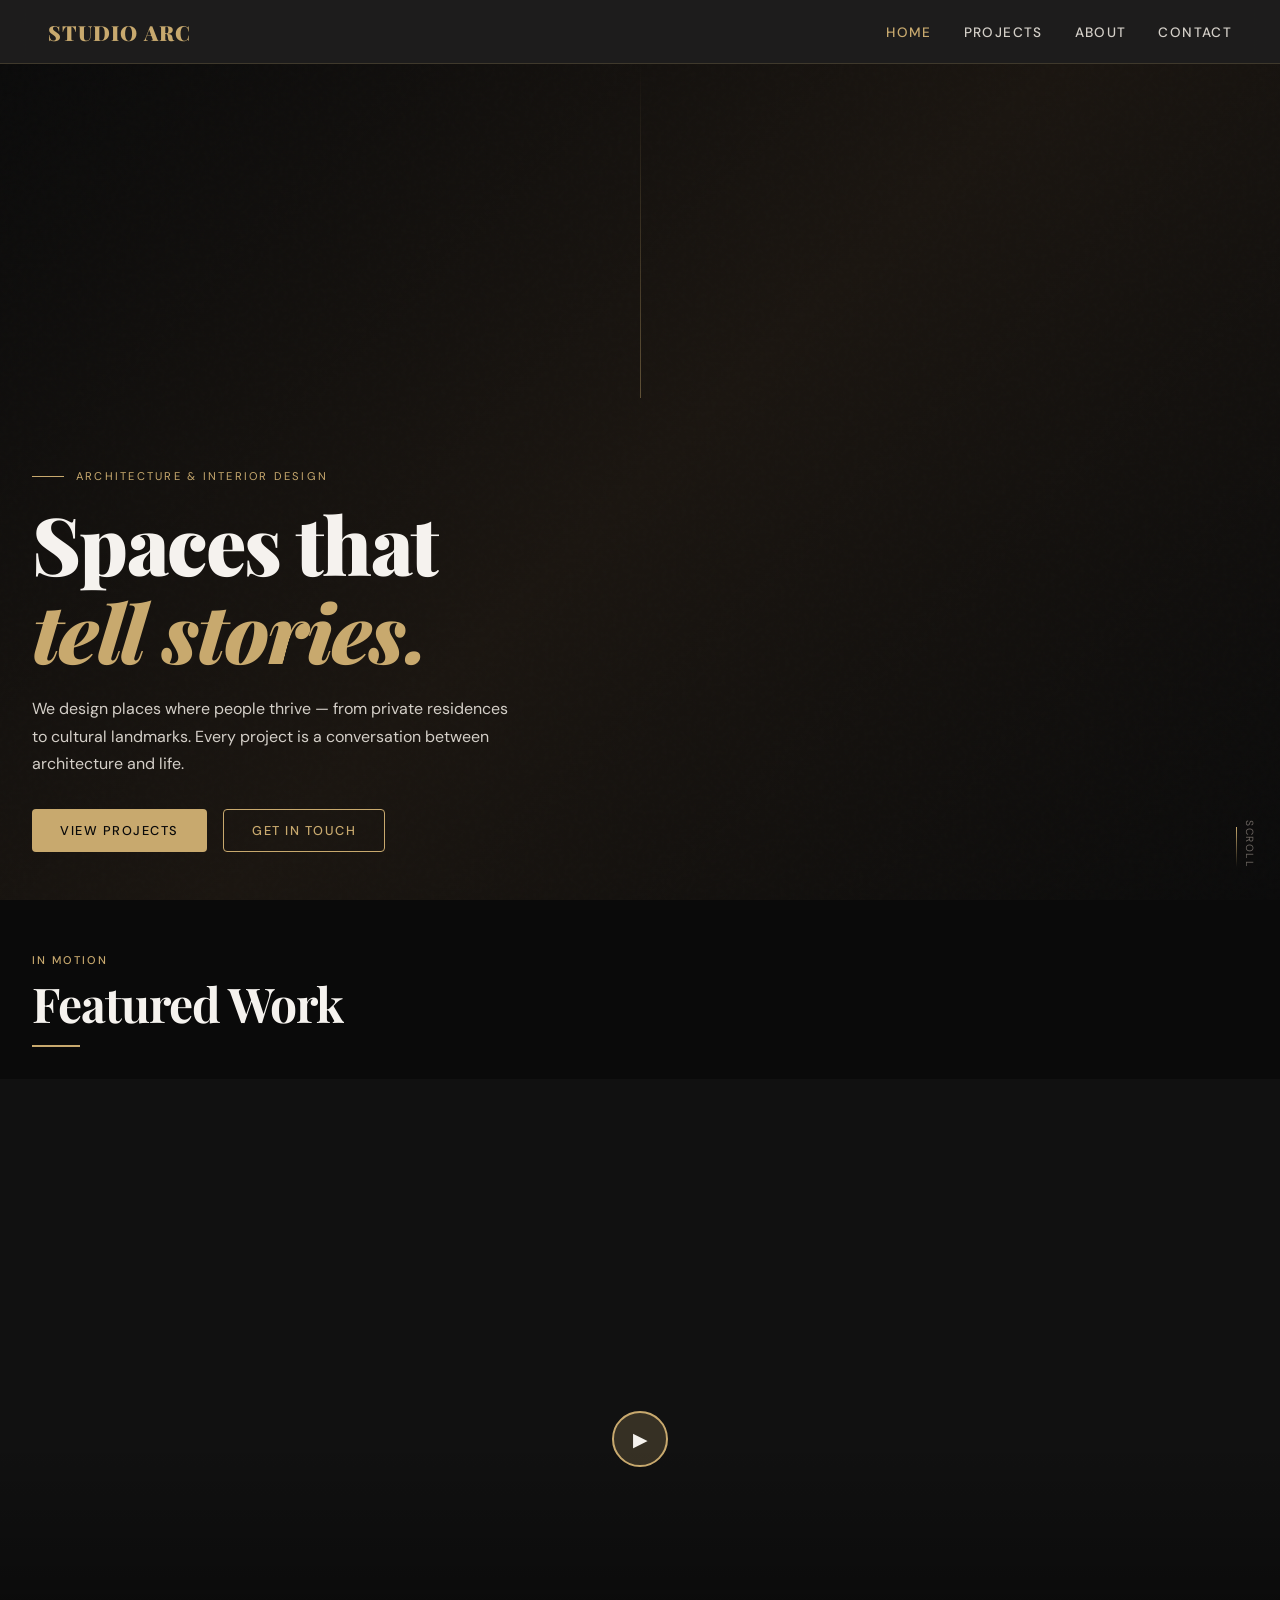
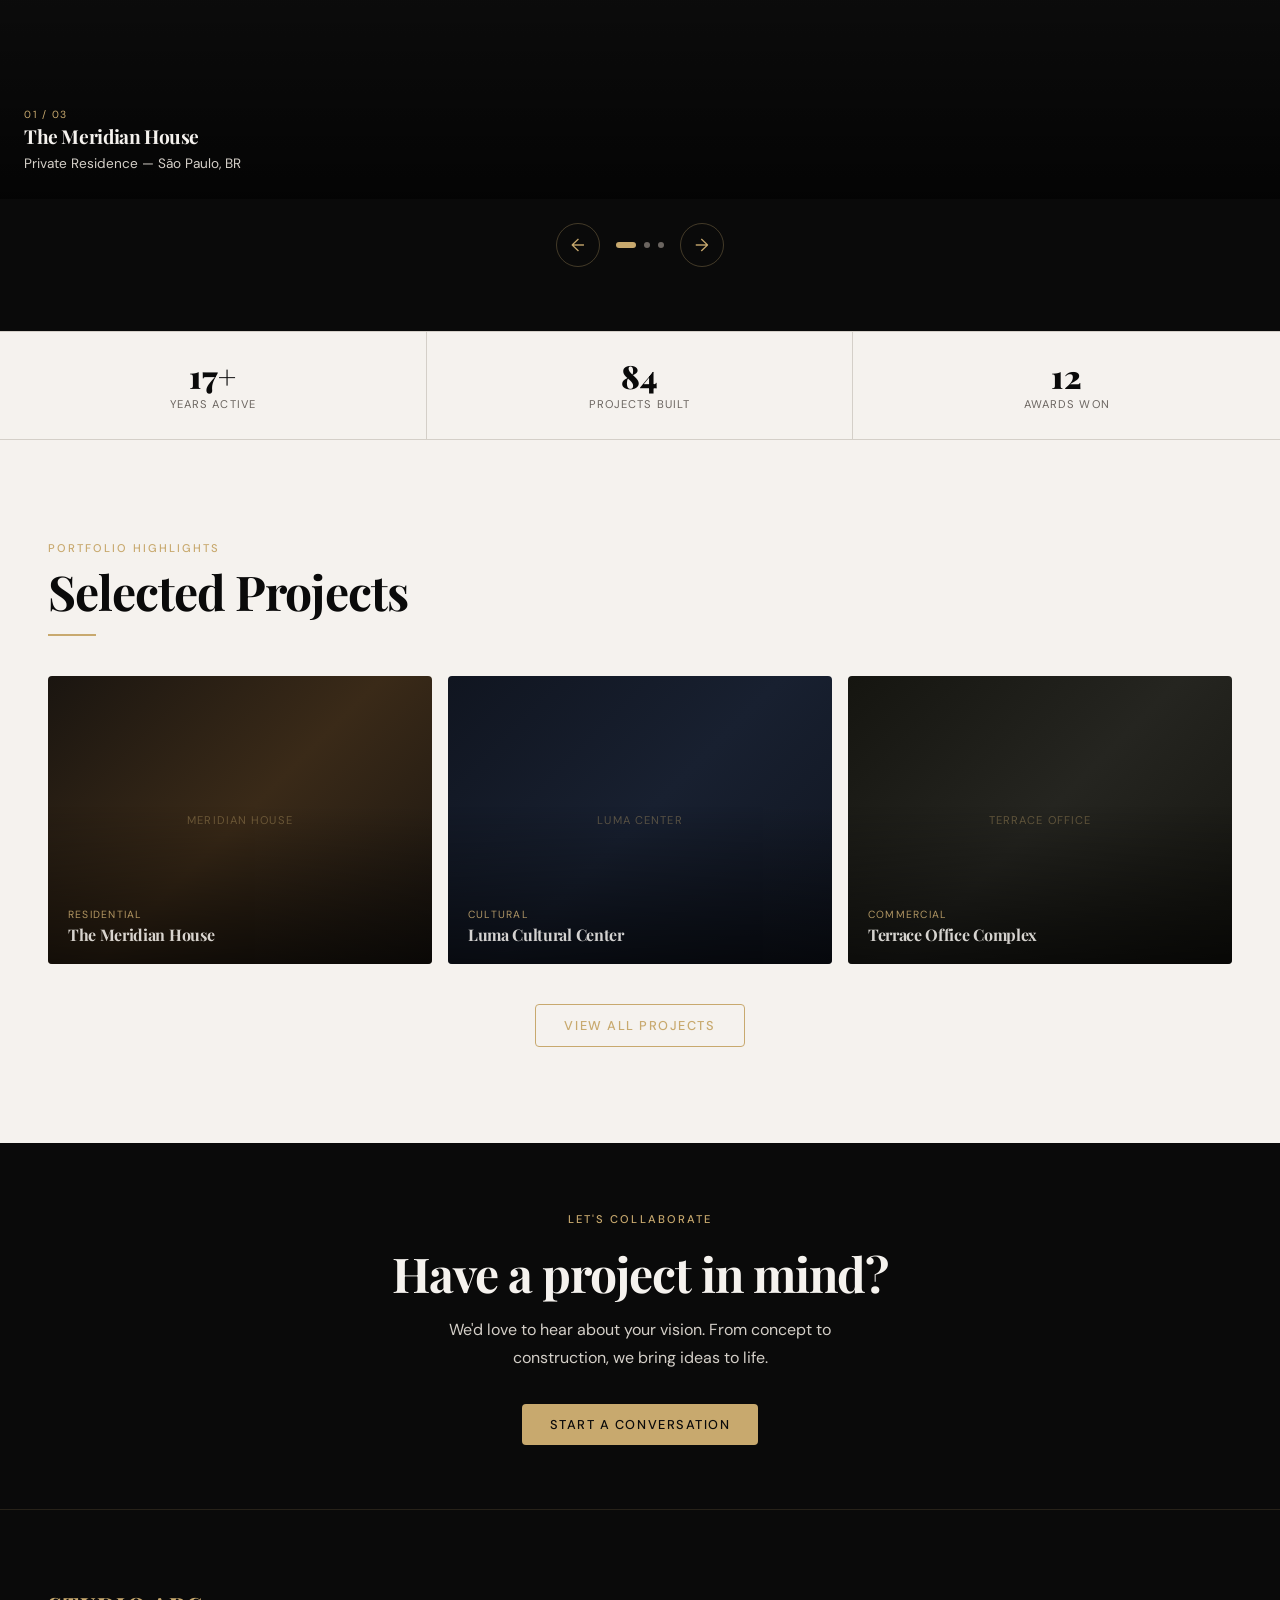
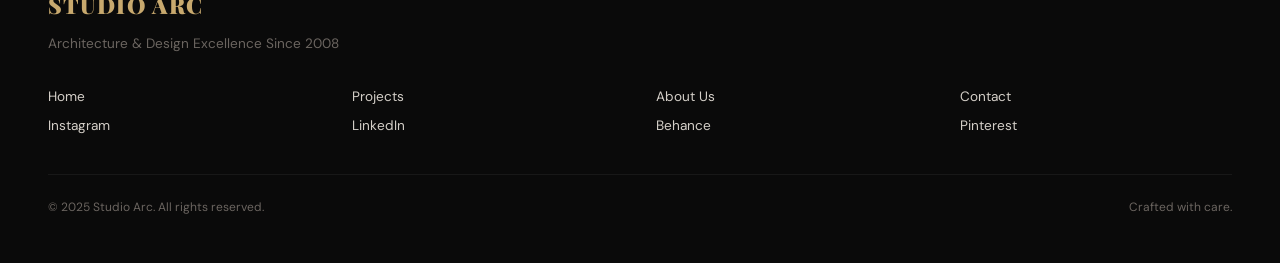
==== index.html @ 3b996dcd "first commit" ====
<!DOCTYPE html>
<html lang="en">
<head>
  <meta charset="UTF-8" />
  <meta name="viewport" content="width=device-width, initial-scale=1.0" />
  <title>Studio Arc — Architecture &amp; Design</title>
  <link rel="stylesheet" href="css/style.css" />
</head>
<body>

<script src="js/components.js"></script>

<main class="page">

  <!-- HERO -->
  <section class="hero">
    <div class="hero-bg"></div>
    <div class="hero-grain"></div>
    <div class="hero-accent-line"></div>
    <div class="hero-content">
      <div class="hero-eyebrow">Architecture &amp; Interior Design</div>
      <h1>Spaces that<br><em>tell stories.</em></h1>
      <p class="hero-sub">We design places where people thrive — from private residences to cultural landmarks. Every project is a conversation between architecture and life.</p>
      <div class="hero-cta">
        <a href="projects.html" class="btn btn-primary">View Projects</a>
        <a href="contact.html" class="btn btn-outline">Get in Touch</a>
      </div>
    </div>
    <div class="hero-scroll">Scroll</div>
  </section>

  <!-- VIDEO CAROUSEL -->
  <section class="carousel-section">
    <div class="carousel-header">
      <span class="section-label">In Motion</span>
      <h2 style="color:var(--white)">Featured Work</h2>
      <div class="divider"></div>
    </div>

    <div class="carousel-wrapper">
      <div class="carousel-track" id="carouselTrack">

        <!-- SLIDE 1 -->
        <div class="carousel-slide">
          <!-- Replace src with your own video file, e.g. src="videos/project1.mp4" -->
          <video
            src="https://www.w3schools.com/html/mov_bbb.mp4"
            preload="metadata"
            playsinline
            loop
            poster=""
          ></video>
          <button class="play-btn" aria-label="Play video">&#9654;</button>
          <div class="carousel-slide-overlay">
            <div class="slide-info">
              <div class="slide-num">01 / 03</div>
              <h3>The Meridian House</h3>
              <p>Private Residence — São Paulo, BR</p>
            </div>
          </div>
        </div>

        <!-- SLIDE 2 -->
        <div class="carousel-slide">
          <video
            src="https://www.w3schools.com/html/movie.mp4"
            preload="metadata"
            playsinline
            loop
          ></video>
          <button class="play-btn" aria-label="Play video">&#9654;</button>
          <div class="carousel-slide-overlay">
            <div class="slide-info">
              <div class="slide-num">02 / 03</div>
              <h3>Luma Cultural Center</h3>
              <p>Public Building — Buenos Aires, AR</p>
            </div>
          </div>
        </div>

        <!-- SLIDE 3 -->
        <div class="carousel-slide">
          <video
            src="https://www.w3schools.com/html/mov_bbb.mp4"
            preload="metadata"
            playsinline
            loop
          ></video>
          <button class="play-btn" aria-label="Play video">&#9654;</button>
          <div class="carousel-slide-overlay">
            <div class="slide-info">
              <div class="slide-num">03 / 03</div>
              <h3>Terrace Office Complex</h3>
              <p>Commercial — Montevideo, UY</p>
            </div>
          </div>
        </div>

      </div><!-- /track -->
    </div><!-- /wrapper -->

    <div class="carousel-controls">
      <button class="carousel-btn" id="carouselPrev" aria-label="Previous">&#8592;</button>
      <div class="carousel-dots">
        <div class="dot active"></div>
        <div class="dot"></div>
        <div class="dot"></div>
      </div>
      <button class="carousel-btn" id="carouselNext" aria-label="Next">&#8594;</button>
    </div>
  </section>

  <!-- STATS -->
  <div class="stats-strip">
    <div class="stat-item fade-up">
      <div class="stat-num">17+</div>
      <div class="stat-label">Years Active</div>
    </div>
    <div class="stat-item fade-up">
      <div class="stat-num">84</div>
      <div class="stat-label">Projects Built</div>
    </div>
    <div class="stat-item fade-up">
      <div class="stat-num">12</div>
      <div class="stat-label">Awards Won</div>
    </div>
  </div>

  <!-- FEATURED PROJECTS -->
  <section class="section">
    <div class="section-header fade-up">
      <span class="section-label">Portfolio Highlights</span>
      <h2>Selected Projects</h2>
      <div class="divider"></div>
    </div>

    <div class="featured-grid">

      <a class="featured-card fade-up" href="project-detail.html?id=1">
        <div class="img-placeholder" style="width:100%;aspect-ratio:4/3;background:linear-gradient(135deg,#1a1510,#3a2a18,#1a1510)" data-label="Meridian House"></div>
        <div class="featured-card-overlay">
          <div class="featured-card-info">
            <div class="tag">Residential</div>
            <h3>The Meridian House</h3>
          </div>
        </div>
      </a>

      <a class="featured-card fade-up" href="project-detail.html?id=2">
        <div class="img-placeholder" style="width:100%;aspect-ratio:4/3;background:linear-gradient(135deg,#101520,#182030,#101520)" data-label="Luma Center"></div>
        <div class="featured-card-overlay">
          <div class="featured-card-info">
            <div class="tag">Cultural</div>
            <h3>Luma Cultural Center</h3>
          </div>
        </div>
      </a>

      <a class="featured-card fade-up" href="project-detail.html?id=3">
        <div class="img-placeholder" style="width:100%;aspect-ratio:4/3;background:linear-gradient(135deg,#151510,#252520,#151510)" data-label="Terrace Office"></div>
        <div class="featured-card-overlay">
          <div class="featured-card-info">
            <div class="tag">Commercial</div>
            <h3>Terrace Office Complex</h3>
          </div>
        </div>
      </a>

    </div>

    <div style="text-align:center;margin-top:2.5rem;">
      <a href="projects.html" class="btn btn-outline fade-up">View All Projects</a>
    </div>
  </section>

  <!-- CTA BAND -->
  <section style="background:var(--black);padding:4rem 1.25rem;text-align:center;">
    <span class="section-label">Let's Collaborate</span>
    <h2 style="color:var(--white);margin:0.75rem 0 1rem;">Have a project in mind?</h2>
    <p style="color:var(--gray-light);max-width:480px;margin:0 auto 2rem;">We'd love to hear about your vision. From concept to construction, we bring ideas to life.</p>
    <a href="contact.html" class="btn btn-primary">Start a Conversation</a>
  </section>

</main>

<!-- LIGHTBOX (not used on home, but structure kept) -->
<div class="lightbox" id="lightbox">
  <button class="lightbox-close">&#10005;</button>
  <button class="lightbox-nav lightbox-prev">&#8592;</button>
  <button class="lightbox-nav lightbox-next">&#8594;</button>
  <div class="lightbox-inner">
    <img class="lightbox-img" src="" alt="" />
    <div class="lightbox-caption"></div>
  </div>
</div>

<script src="js/main.js"></script>
</body>
</html>
---- css/style.css ----
/* =============================================
   IMPORTS & VARIABLES
   ============================================= */
@import url('https://fonts.googleapis.com/css2?family=Playfair+Display:wght@400;700;900&family=DM+Sans:wght@300;400;500&display=swap');

:root {
  --black: #0a0a0a;
  --white: #f5f2ee;
  --cream: #ede8e0;
  --accent: #c8a96e;
  --accent-dark: #a07c3e;
  --gray: #6b6560;
  --gray-light: #d4cfc8;
  --nav-h: 64px;
  --radius: 4px;
  --transition: 0.35s cubic-bezier(0.4, 0, 0.2, 1);
}

/* =============================================
   RESET & BASE
   ============================================= */
*, *::before, *::after { box-sizing: border-box; margin: 0; padding: 0; }

html { scroll-behavior: smooth; font-size: 16px; }

body {
  font-family: 'DM Sans', sans-serif;
  background: var(--white);
  color: var(--black);
  min-height: 100vh;
  overflow-x: hidden;
}

img { display: block; width: 100%; height: 100%; object-fit: cover; }
a { text-decoration: none; color: inherit; }
button { border: none; background: none; cursor: pointer; font-family: inherit; }
ul { list-style: none; }

/* =============================================
   TYPOGRAPHY
   ============================================= */
h1, h2, h3, h4 {
  font-family: 'Playfair Display', serif;
  line-height: 1.1;
  letter-spacing: -0.02em;
}
h1 { font-size: clamp(2.4rem, 8vw, 5rem); font-weight: 900; }
h2 { font-size: clamp(1.8rem, 5vw, 3rem); font-weight: 700; }
h3 { font-size: clamp(1.3rem, 3vw, 1.8rem); font-weight: 700; }
h4 { font-size: 1.1rem; font-weight: 700; }
p  { font-size: 1rem; line-height: 1.75; color: var(--gray); }

/* =============================================
   NAVBAR
   ============================================= */
.navbar {
  position: fixed; top: 0; left: 0; right: 0;
  height: var(--nav-h);
  display: flex; align-items: center; justify-content: space-between;
  padding: 0 1.25rem;
  background: rgba(10,10,10,0.92);
  backdrop-filter: blur(12px);
  z-index: 1000;
  border-bottom: 1px solid rgba(200,169,110,0.2);
}
.nav-logo {
  font-family: 'Playfair Display', serif;
  font-size: 1.3rem;
  font-weight: 900;
  color: var(--accent);
  letter-spacing: 0.05em;
  text-transform: uppercase;
}
.nav-links {
  display: none;
  gap: 2rem;
}
.nav-links a {
  font-size: 0.85rem;
  font-weight: 500;
  letter-spacing: 0.1em;
  text-transform: uppercase;
  color: var(--gray-light);
  transition: color var(--transition);
}
.nav-links a:hover,
.nav-links a.active { color: var(--accent); }

.hamburger {
  display: flex; flex-direction: column; gap: 5px;
  padding: 6px; cursor: pointer;
}
.hamburger span {
  display: block; width: 24px; height: 2px;
  background: var(--white);
  transition: var(--transition);
}
.hamburger.open span:nth-child(1) { transform: translateY(7px) rotate(45deg); }
.hamburger.open span:nth-child(2) { opacity: 0; }
.hamburger.open span:nth-child(3) { transform: translateY(-7px) rotate(-45deg); }

/* Mobile menu */
.mobile-menu {
  display: none;
  position: fixed; top: var(--nav-h); left: 0; right: 0;
  background: rgba(10,10,10,0.97);
  padding: 2rem 1.5rem;
  z-index: 999;
  border-bottom: 1px solid rgba(200,169,110,0.2);
  flex-direction: column; gap: 1.5rem;
}
.mobile-menu.open { display: flex; }
.mobile-menu a {
  font-size: 1.1rem;
  font-weight: 500;
  letter-spacing: 0.08em;
  text-transform: uppercase;
  color: var(--gray-light);
  padding: 0.5rem 0;
  border-bottom: 1px solid rgba(255,255,255,0.06);
  transition: color var(--transition);
}
.mobile-menu a:hover,
.mobile-menu a.active { color: var(--accent); }

/* =============================================
   PAGE WRAPPER
   ============================================= */
.page { padding-top: var(--nav-h); }

/* =============================================
   SECTION GENERIC
   ============================================= */
.section { padding: 4rem 1.25rem; }
.section-header { margin-bottom: 2.5rem; }
.section-label {
  display: inline-block;
  font-size: 0.7rem;
  font-weight: 500;
  letter-spacing: 0.18em;
  text-transform: uppercase;
  color: var(--accent);
  margin-bottom: 0.6rem;
}
.divider {
  width: 48px; height: 2px;
  background: var(--accent);
  margin-top: 1rem;
}

/* =============================================
   BUTTON
   ============================================= */
.btn {
  display: inline-flex; align-items: center; gap: 0.5rem;
  padding: 0.75rem 1.75rem;
  font-size: 0.8rem;
  font-weight: 500;
  letter-spacing: 0.12em;
  text-transform: uppercase;
  transition: var(--transition);
  border-radius: var(--radius);
}
.btn-primary {
  background: var(--accent);
  color: var(--black);
}
.btn-primary:hover { background: var(--accent-dark); }
.btn-outline {
  border: 1px solid var(--accent);
  color: var(--accent);
}
.btn-outline:hover { background: var(--accent); color: var(--black); }

/* =============================================
   HERO (HOME)
   ============================================= */
.hero {
  position: relative;
  height: calc(100svh - var(--nav-h));
  display: flex; align-items: flex-end;
  overflow: hidden;
  background: var(--black);
}
.hero-bg {
  position: absolute; inset: 0;
  background: linear-gradient(135deg, #0a0a0a 0%, #1a1510 50%, #0a0a0a 100%);
}
.hero-grain {
  position: absolute; inset: 0;
  background-image: url("data:image/svg+xml,%3Csvg viewBox='0 0 200 200' xmlns='http://www.w3.org/2000/svg'%3E%3Cfilter id='n'%3E%3CfeTurbulence type='fractalNoise' baseFrequency='0.85' numOctaves='4' stitchTiles='stitch'/%3E%3C/filter%3E%3Crect width='100%25' height='100%25' filter='url(%23n)' opacity='0.04'/%3E%3C/svg%3E");
  opacity: 0.4;
  pointer-events: none;
}
.hero-accent-line {
  position: absolute; top: 0; left: 50%;
  width: 1px; height: 40%;
  background: linear-gradient(to bottom, transparent, var(--accent));
  opacity: 0.4;
}
.hero-content {
  position: relative; z-index: 2;
  padding: 2.5rem 1.25rem;
  width: 100%;
}
.hero-eyebrow {
  font-size: 0.7rem;
  letter-spacing: 0.2em;
  text-transform: uppercase;
  color: var(--accent);
  margin-bottom: 1rem;
  display: flex; align-items: center; gap: 0.75rem;
}
.hero-eyebrow::before {
  content: '';
  display: block; width: 32px; height: 1px;
  background: var(--accent);
}
.hero h1 { color: var(--white); margin-bottom: 1.25rem; }
.hero h1 em { font-style: italic; color: var(--accent); }
.hero-sub {
  color: var(--gray-light);
  font-size: 1rem;
  max-width: 480px;
  margin-bottom: 2rem;
  line-height: 1.7;
}
.hero-cta { display: flex; flex-wrap: wrap; gap: 1rem; }
.hero-scroll {
  position: absolute; bottom: 2rem; right: 1.5rem; z-index: 2;
  display: flex; flex-direction: column; align-items: center; gap: 0.4rem;
  font-size: 0.65rem; letter-spacing: 0.15em; text-transform: uppercase;
  color: var(--gray);
  writing-mode: vertical-rl;
}
.hero-scroll::after {
  content: '';
  display: block; width: 1px; height: 40px;
  background: linear-gradient(to bottom, var(--accent), transparent);
  margin-top: 0.4rem;
  animation: scrollPulse 2s ease-in-out infinite;
}
@keyframes scrollPulse {
  0%, 100% { opacity: 0.4; transform: scaleY(1); }
  50% { opacity: 1; transform: scaleY(1.2); }
}

/* =============================================
   VIDEO CAROUSEL
   ============================================= */
.carousel-section {
  background: var(--black);
  padding: 3rem 0 4rem;
}
.carousel-header {
  padding: 0 1.25rem;
  margin-bottom: 2rem;
}
.carousel-header .section-label { color: var(--accent); }
.carousel-header h2 { color: var(--white); }
.carousel-header .divider { background: var(--accent); }

.carousel-wrapper {
  position: relative;
  overflow: hidden;
}
.carousel-track {
  display: flex;
  transition: transform 0.6s cubic-bezier(0.4, 0, 0.2, 1);
}
.carousel-slide {
  flex: 0 0 100%;
  position: relative;
  aspect-ratio: 16/9;
  background: #111;
  overflow: hidden;
}
.carousel-slide video {
  width: 100%; height: 100%;
  object-fit: cover;
}
.carousel-slide-overlay {
  position: absolute; inset: 0;
  background: linear-gradient(to top, rgba(0,0,0,0.75) 0%, transparent 50%);
  display: flex; align-items: flex-end;
  padding: 1.5rem;
}
.slide-info { color: var(--white); }
.slide-info .slide-num {
  font-size: 0.65rem; letter-spacing: 0.15em;
  color: var(--accent); margin-bottom: 0.3rem;
  text-transform: uppercase;
}
.slide-info h3 { font-size: 1.2rem; color: var(--white); }
.slide-info p { font-size: 0.85rem; color: var(--gray-light); margin-top: 0.3rem; }

/* Play button overlay */
.play-btn {
  position: absolute; top: 50%; left: 50%;
  transform: translate(-50%, -50%);
  width: 56px; height: 56px;
  border-radius: 50%;
  background: rgba(200,169,110,0.2);
  border: 2px solid var(--accent);
  display: flex; align-items: center; justify-content: center;
  color: var(--white);
  font-size: 1.2rem;
  transition: var(--transition);
  cursor: pointer;
  z-index: 3;
}
.play-btn:hover { background: var(--accent); color: var(--black); transform: translate(-50%, -50%) scale(1.1); }
.play-btn.playing { display: none; }

.carousel-controls {
  display: flex; align-items: center; justify-content: center;
  gap: 1rem; padding: 1.5rem 1.25rem 0;
}
.carousel-btn {
  width: 44px; height: 44px;
  border-radius: 50%;
  border: 1px solid rgba(200,169,110,0.3);
  display: flex; align-items: center; justify-content: center;
  color: var(--accent);
  font-size: 1.1rem;
  transition: var(--transition);
  cursor: pointer;
  background: none;
}
.carousel-btn:hover { background: var(--accent); color: var(--black); border-color: var(--accent); }

.carousel-dots {
  display: flex; gap: 0.5rem; align-items: center;
}
.dot {
  width: 6px; height: 6px;
  border-radius: 50%;
  background: var(--gray);
  transition: var(--transition);
  cursor: pointer;
}
.dot.active { background: var(--accent); width: 20px; border-radius: 3px; }

/* =============================================
   HOME - STATS STRIP
   ============================================= */
.stats-strip {
  display: grid; grid-template-columns: repeat(3, 1fr);
  border-top: 1px solid var(--gray-light);
  border-bottom: 1px solid var(--gray-light);
}
.stat-item {
  padding: 1.75rem 1rem;
  text-align: center;
  border-right: 1px solid var(--gray-light);
}
.stat-item:last-child { border-right: none; }
.stat-num {
  font-family: 'Playfair Display', serif;
  font-size: 2rem; font-weight: 900;
  color: var(--black);
  line-height: 1;
}
.stat-label {
  font-size: 0.7rem; letter-spacing: 0.1em;
  text-transform: uppercase; color: var(--gray);
  margin-top: 0.3rem;
}

/* =============================================
   HOME - FEATURED PROJECTS
   ============================================= */
.featured-grid {
  display: grid; gap: 1rem;
}
.featured-card {
  position: relative;
  aspect-ratio: 4/3;
  overflow: hidden;
  border-radius: var(--radius);
  cursor: pointer;
  background: var(--gray-light);
}
.featured-card img {
  transition: transform 0.6s cubic-bezier(0.4, 0, 0.2, 1);
}
.featured-card:hover img { transform: scale(1.05); }
.featured-card-overlay {
  position: absolute; inset: 0;
  background: linear-gradient(to top, rgba(0,0,0,0.75) 0%, transparent 55%);
  display: flex; align-items: flex-end;
  padding: 1.25rem;
  opacity: 0.85;
  transition: opacity var(--transition);
}
.featured-card:hover .featured-card-overlay { opacity: 1; }
.featured-card-info .tag {
  font-size: 0.65rem; letter-spacing: 0.12em; text-transform: uppercase;
  color: var(--accent); margin-bottom: 0.3rem;
}
.featured-card-info h3 { color: var(--white); font-size: 1rem; }

/* =============================================
   ABOUT PAGE
   ============================================= */
.about-hero {
  background: var(--black);
  padding: 4rem 1.25rem 3rem;
  margin-top: 0;
}
.about-hero .section-label { color: var(--accent); }
.about-hero h1 { color: var(--white); margin-bottom: 1rem; }
.about-hero p { color: var(--gray-light); max-width: 600px; }

.about-image-block {
  position: relative;
  aspect-ratio: 3/2;
  overflow: hidden;
  background: var(--gray-light);
}
.about-image-block::after {
  content: '';
  position: absolute; top: 1rem; left: 1rem; right: -1rem; bottom: -1rem;
  border: 2px solid var(--accent);
  z-index: 0;
  pointer-events: none;
}
.about-image-block img { position: relative; z-index: 1; }

.values-grid { display: grid; gap: 1.5rem; }
.value-card {
  padding: 1.5rem;
  border: 1px solid var(--gray-light);
  border-radius: var(--radius);
  position: relative;
  overflow: hidden;
  transition: border-color var(--transition);
}
.value-card:hover { border-color: var(--accent); }
.value-card::before {
  content: '';
  position: absolute; top: 0; left: 0;
  width: 3px; height: 100%;
  background: var(--accent);
}
.value-num {
  font-family: 'Playfair Display', serif;
  font-size: 2.5rem; font-weight: 900;
  color: var(--gray-light); line-height: 1;
  margin-bottom: 0.75rem;
}
.value-card h4 { margin-bottom: 0.5rem; }

.team-grid { display: grid; gap: 2rem; }
.team-card { text-align: center; }
.team-avatar {
  width: 100px; height: 100px;
  border-radius: 50%;
  overflow: hidden;
  margin: 0 auto 1rem;
  border: 3px solid var(--accent);
  background: var(--gray-light);
}
.team-card h4 { margin-bottom: 0.2rem; }
.team-card .role {
  font-size: 0.8rem; letter-spacing: 0.1em;
  text-transform: uppercase; color: var(--accent);
  margin-bottom: 0.5rem;
}

/* =============================================
   CONTACT PAGE
   ============================================= */
.contact-hero {
  background: var(--black);
  padding: 4rem 1.25rem 3rem;
}
.contact-hero .section-label { color: var(--accent); }
.contact-hero h1 { color: var(--white); }

.contact-grid { display: grid; gap: 3rem; }

.contact-info-block { display: flex; flex-direction: column; gap: 1.5rem; }
.contact-item { display: flex; gap: 1rem; align-items: flex-start; }
.contact-icon {
  width: 44px; height: 44px; flex-shrink: 0;
  border: 1px solid var(--accent);
  border-radius: 50%;
  display: flex; align-items: center; justify-content: center;
  color: var(--accent); font-size: 1rem;
}
.contact-item-text .label {
  font-size: 0.7rem; letter-spacing: 0.1em; text-transform: uppercase;
  color: var(--accent); margin-bottom: 0.2rem;
}
.contact-item-text p { color: var(--black); }

/* Form */
.contact-form { display: flex; flex-direction: column; gap: 1.25rem; }
.form-group { display: flex; flex-direction: column; gap: 0.4rem; }
.form-group label {
  font-size: 0.75rem; letter-spacing: 0.1em;
  text-transform: uppercase; color: var(--gray);
}
.form-group input,
.form-group textarea,
.form-group select {
  padding: 0.85rem 1rem;
  border: 1px solid var(--gray-light);
  border-radius: var(--radius);
  font-family: inherit; font-size: 1rem;
  background: var(--white);
  color: var(--black);
  transition: border-color var(--transition);
  outline: none;
  -webkit-appearance: none;
}
.form-group input:focus,
.form-group textarea:focus,
.form-group select:focus { border-color: var(--accent); }
.form-group textarea { resize: vertical; min-height: 130px; }
.form-row { display: grid; gap: 1.25rem; }
.form-success {
  display: none;
  text-align: center; padding: 2rem;
  color: var(--accent);
  font-size: 1.1rem;
}
.form-success.visible { display: block; }

/* =============================================
   PROJECTS PAGE
   ============================================= */
.projects-hero {
  background: var(--black);
  padding: 4rem 1.25rem 3rem;
}
.projects-hero .section-label { color: var(--accent); }
.projects-hero h1 { color: var(--white); }

.filter-bar {
  display: flex; gap: 0.5rem;
  overflow-x: auto; padding-bottom: 0.5rem;
  scrollbar-width: none;
  margin-bottom: 2rem;
}
.filter-bar::-webkit-scrollbar { display: none; }
.filter-btn {
  flex-shrink: 0;
  padding: 0.5rem 1.1rem;
  border-radius: 99px;
  border: 1px solid var(--gray-light);
  font-size: 0.8rem; font-weight: 500;
  color: var(--gray);
  transition: var(--transition);
  cursor: pointer;
  background: var(--white);
}
.filter-btn.active,
.filter-btn:hover {
  background: var(--accent); border-color: var(--accent);
  color: var(--black);
}

.projects-grid { display: grid; gap: 1.25rem; }
.project-card {
  cursor: pointer;
  border-radius: var(--radius);
  overflow: hidden;
  background: var(--white);
  box-shadow: 0 2px 12px rgba(0,0,0,0.06);
  transition: box-shadow var(--transition), transform var(--transition);
}
.project-card:hover { box-shadow: 0 8px 32px rgba(0,0,0,0.12); transform: translateY(-2px); }
.project-card-img {
  aspect-ratio: 4/3;
  overflow: hidden;
  background: var(--gray-light);
  position: relative;
}
.project-card-img img { transition: transform 0.6s cubic-bezier(0.4, 0, 0.2, 1); }
.project-card:hover .project-card-img img { transform: scale(1.05); }
.project-card-img .project-category {
  position: absolute; top: 0.75rem; left: 0.75rem;
  padding: 0.3rem 0.75rem;
  background: var(--accent);
  color: var(--black);
  font-size: 0.65rem; letter-spacing: 0.1em; text-transform: uppercase;
  border-radius: 99px; font-weight: 500;
}
.project-card-body { padding: 1.25rem; }
.project-card-body h3 { margin-bottom: 0.4rem; font-size: 1.1rem; }
.project-card-body p { font-size: 0.9rem; margin-bottom: 1rem; }
.project-card-footer {
  display: flex; align-items: center; justify-content: space-between;
  padding-top: 1rem;
  border-top: 1px solid var(--gray-light);
  font-size: 0.75rem; color: var(--gray);
}
.project-card-footer .arrow {
  color: var(--accent); font-size: 1rem;
  transition: transform var(--transition);
}
.project-card:hover .project-card-footer .arrow { transform: translateX(4px); }

/* =============================================
   PROJECT DETAIL PAGE
   ============================================= */
.project-detail-hero {
  background: var(--black);
  padding: 3.5rem 1.25rem 3rem;
}
.back-link {
  display: inline-flex; align-items: center; gap: 0.5rem;
  font-size: 0.8rem; letter-spacing: 0.08em; text-transform: uppercase;
  color: var(--accent); margin-bottom: 2rem;
  transition: gap var(--transition);
}
.back-link:hover { gap: 0.75rem; }
.project-detail-hero h1 { color: var(--white); margin-bottom: 1rem; }
.project-detail-hero p { color: var(--gray-light); max-width: 600px; }
.project-tags { display: flex; flex-wrap: wrap; gap: 0.5rem; margin-top: 1.25rem; }
.project-tag {
  padding: 0.3rem 0.75rem;
  border: 1px solid rgba(200,169,110,0.4);
  border-radius: 99px;
  font-size: 0.7rem; letter-spacing: 0.08em; text-transform: uppercase;
  color: var(--accent);
}

/* Fact sheet */
.fact-sheet {
  background: var(--black);
  border-radius: var(--radius);
  padding: 1.75rem;
  margin-bottom: 2rem;
}
.fact-sheet-title {
  font-family: 'Playfair Display', serif;
  font-size: 1rem; color: var(--accent);
  letter-spacing: 0.05em; text-transform: uppercase;
  margin-bottom: 1.25rem;
  padding-bottom: 0.75rem;
  border-bottom: 1px solid rgba(200,169,110,0.2);
}
.fact-list { display: flex; flex-direction: column; gap: 0.85rem; }
.fact-item { display: flex; justify-content: space-between; gap: 1rem; }
.fact-key {
  font-size: 0.78rem; letter-spacing: 0.08em; text-transform: uppercase;
  color: var(--gray); flex-shrink: 0;
}
.fact-val {
  font-size: 0.9rem; color: var(--white);
  text-align: right; font-weight: 500;
}

/* Project gallery */
.project-gallery { display: grid; grid-template-columns: repeat(2, 1fr); gap: 0.75rem; }
.gallery-item {
  aspect-ratio: 1;
  overflow: hidden;
  border-radius: var(--radius);
  cursor: pointer;
  background: var(--gray-light);
  position: relative;
}
.gallery-item img { transition: transform 0.5s cubic-bezier(0.4, 0, 0.2, 1); }
.gallery-item:hover img { transform: scale(1.06); }
.gallery-item .zoom-icon {
  position: absolute; top: 0.5rem; right: 0.5rem;
  width: 28px; height: 28px;
  background: rgba(0,0,0,0.5);
  border-radius: 50%;
  display: flex; align-items: center; justify-content: center;
  color: var(--white); font-size: 0.75rem;
  opacity: 0; transition: opacity var(--transition);
}
.gallery-item:hover .zoom-icon { opacity: 1; }
.gallery-item.large { grid-column: span 2; aspect-ratio: 16/9; }

/* Lightbox */
.lightbox {
  display: none;
  position: fixed; inset: 0;
  background: rgba(0,0,0,0.95);
  z-index: 2000;
  align-items: center; justify-content: center;
  padding: 1rem;
}
.lightbox.open { display: flex; }
.lightbox-inner {
  position: relative;
  max-width: 100%;
  max-height: 90vh;
}
.lightbox-img {
  max-width: 100%;
  max-height: 85vh;
  object-fit: contain;
  border-radius: var(--radius);
}
.lightbox-close {
  position: fixed; top: 1.25rem; right: 1.25rem;
  width: 40px; height: 40px;
  border-radius: 50%;
  background: rgba(255,255,255,0.1);
  border: 1px solid rgba(255,255,255,0.2);
  display: flex; align-items: center; justify-content: center;
  color: var(--white); font-size: 1.1rem;
  cursor: pointer; transition: var(--transition);
}
.lightbox-close:hover { background: var(--accent); color: var(--black); border-color: var(--accent); }
.lightbox-nav {
  position: fixed; top: 50%; transform: translateY(-50%);
  width: 44px; height: 44px;
  border-radius: 50%;
  background: rgba(255,255,255,0.08);
  border: 1px solid rgba(255,255,255,0.15);
  display: flex; align-items: center; justify-content: center;
  color: var(--white); font-size: 1.1rem;
  cursor: pointer; transition: var(--transition);
}
.lightbox-nav:hover { background: var(--accent); color: var(--black); }
.lightbox-prev { left: 0.75rem; }
.lightbox-next { right: 0.75rem; }
.lightbox-caption {
  text-align: center; margin-top: 0.75rem;
  font-size: 0.8rem; color: var(--gray-light);
  letter-spacing: 0.05em;
}

/* =============================================
   FOOTER
   ============================================= */
footer {
  background: var(--black);
  padding: 3rem 1.25rem 2rem;
  border-top: 1px solid rgba(200,169,110,0.15);
}
.footer-logo {
  font-family: 'Playfair Display', serif;
  font-size: 1.4rem; font-weight: 900;
  color: var(--accent); letter-spacing: 0.05em;
  text-transform: uppercase; margin-bottom: 0.75rem;
}
.footer-tagline { font-size: 0.85rem; color: var(--gray); margin-bottom: 2rem; }
.footer-links { display: grid; grid-template-columns: repeat(2, 1fr); gap: 0.75rem 2rem; margin-bottom: 2.5rem; }
.footer-links a {
  font-size: 0.85rem; color: var(--gray-light);
  transition: color var(--transition);
}
.footer-links a:hover { color: var(--accent); }
.footer-bottom {
  padding-top: 1.5rem;
  border-top: 1px solid rgba(255,255,255,0.06);
  font-size: 0.75rem; color: var(--gray);
  display: flex; flex-direction: column; gap: 0.4rem;
}

/* =============================================
   PLACEHOLDER IMAGES (SVG data URIs for demo)
   ============================================= */
.img-placeholder {
  background: linear-gradient(135deg, #1a1510 0%, #2a2015 50%, #1a1510 100%);
  display: flex; align-items: center; justify-content: center;
}
.img-placeholder::after {
  content: attr(data-label);
  font-size: 0.7rem; letter-spacing: 0.1em; text-transform: uppercase;
  color: rgba(200,169,110,0.4);
}

/* =============================================
   DESKTOP BREAKPOINTS
   ============================================= */
@media (min-width: 640px) {
  .section { padding: 5rem 2rem; }
  .featured-grid { grid-template-columns: repeat(2, 1fr); }
  .values-grid { grid-template-columns: repeat(2, 1fr); }
  .team-grid { grid-template-columns: repeat(2, 1fr); }
  .projects-grid { grid-template-columns: repeat(2, 1fr); }
  .form-row { grid-template-columns: repeat(2, 1fr); }
  .project-gallery { grid-template-columns: repeat(3, 1fr); }
  .gallery-item.large { grid-column: span 3; }
}

@media (min-width: 768px) {
  .navbar { padding: 0 2rem; }
  .nav-links { display: flex; }
  .hamburger { display: none; }
  .hero-content { padding: 3rem 2rem; }
  .carousel-header { padding: 0 2rem; }
  .carousel-controls { padding: 1.5rem 2rem 0; }
  .about-hero,
  .contact-hero,
  .projects-hero,
  .project-detail-hero { padding: 5rem 2rem 4rem; }
  footer { padding: 4rem 2rem 2.5rem; }
  .footer-links { grid-template-columns: repeat(4, 1fr); }
  .footer-bottom { flex-direction: row; justify-content: space-between; }
}

@media (min-width: 1024px) {
  .navbar { padding: 0 3rem; }
  .section { padding: 6rem 3rem; }
  .featured-grid { grid-template-columns: repeat(3, 1fr); }
  .values-grid { grid-template-columns: repeat(3, 1fr); }
  .team-grid { grid-template-columns: repeat(4, 1fr); }
  .projects-grid { grid-template-columns: repeat(3, 1fr); }
  .contact-grid { grid-template-columns: 1fr 1.4fr; }
  .about-hero,
  .contact-hero,
  .projects-hero,
  .project-detail-hero { padding: 6rem 3rem 5rem; }
  footer { padding: 5rem 3rem 3rem; }
}

/* =============================================
   ANIMATIONS
   ============================================= */
.fade-up {
  opacity: 0; transform: translateY(24px);
  transition: opacity 0.6s ease, transform 0.6s ease;
}
.fade-up.visible { opacity: 1; transform: translateY(0); }
.fade-up:nth-child(2) { transition-delay: 0.1s; }
.fade-up:nth-child(3) { transition-delay: 0.2s; }
.fade-up:nth-child(4) { transition-delay: 0.3s; }

/* Page transition */
.page { animation: pageIn 0.4s ease; }
@keyframes pageIn {
  from { opacity: 0; transform: translateY(8px); }
  to   { opacity: 1; transform: translateY(0); }
}
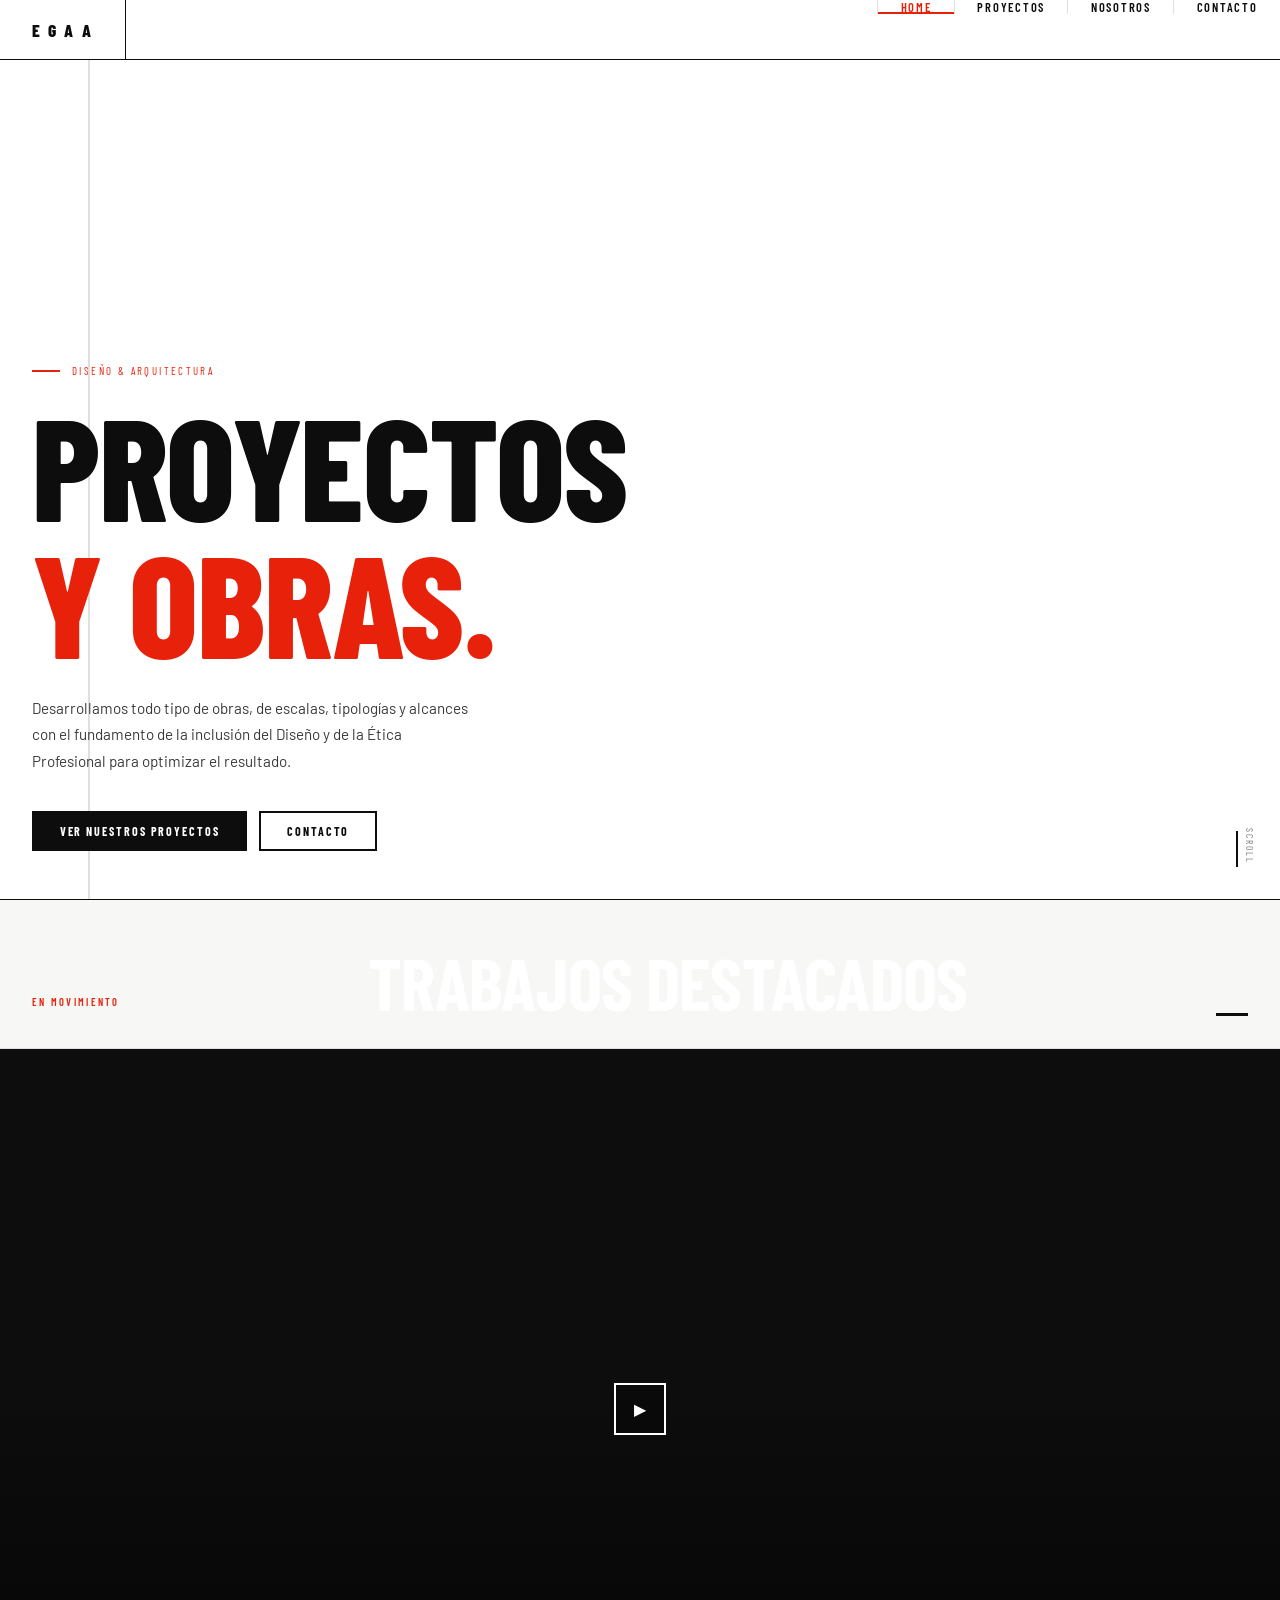
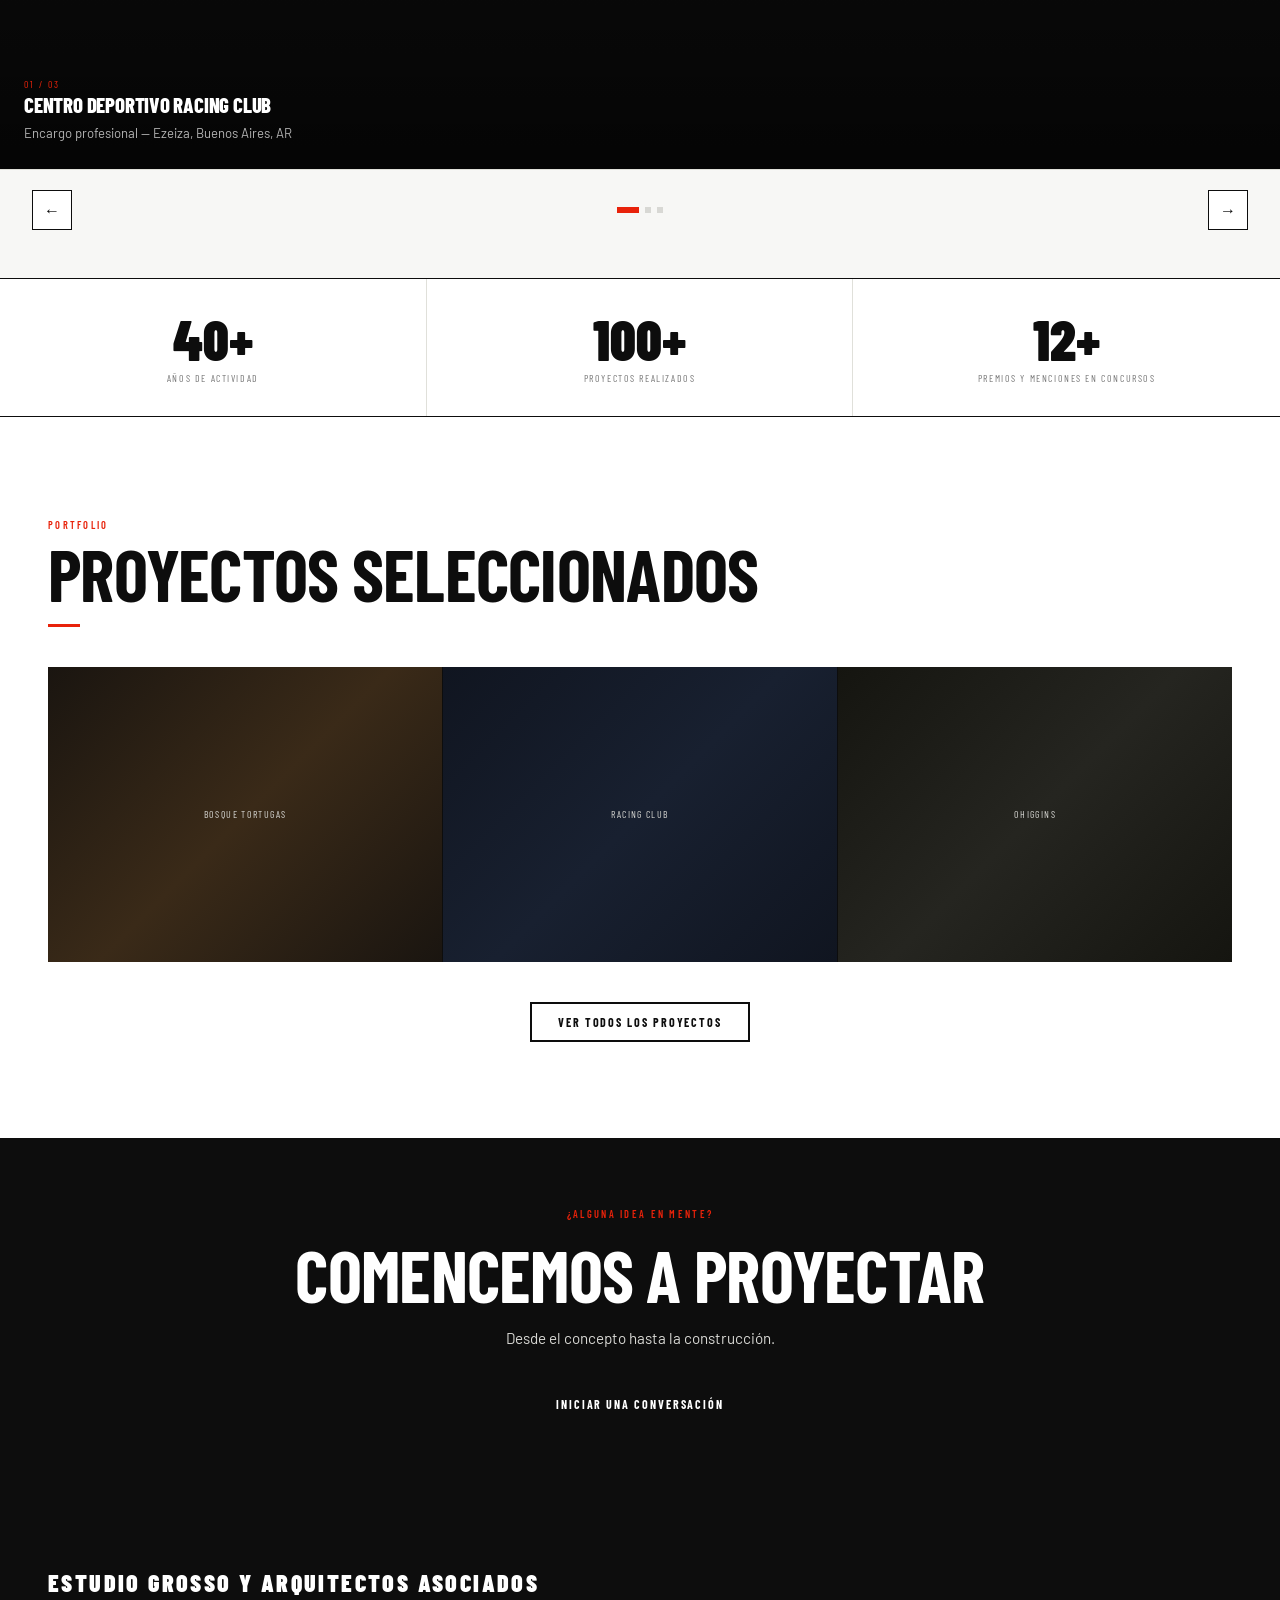
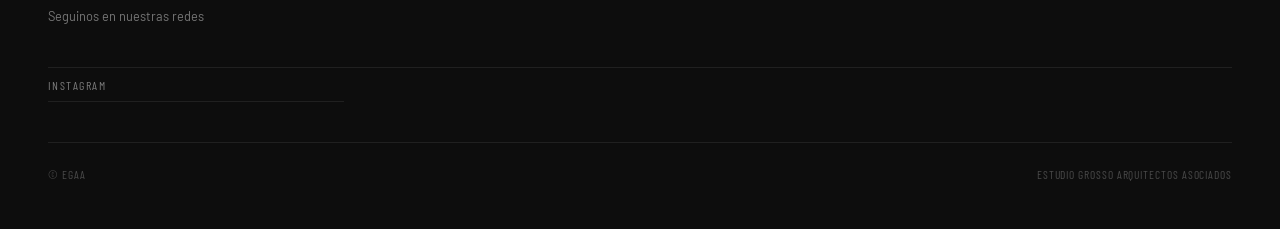
==== commit 65805176: "avanzo con placeholders" ====
--- a/index.html
+++ b/index.html
@@ -3,7 +3,7 @@
 <head>
   <meta charset="UTF-8" />
   <meta name="viewport" content="width=device-width, initial-scale=1.0" />
-  <title>Studio Arc — Architecture &amp; Design</title>
+  <title>EGAA — Estudio Grosso &amp; Arquitectos Asociados</title>
   <link rel="stylesheet" href="css/style.css" />
 </head>
 <body>
@@ -18,12 +18,12 @@
     <div class="hero-grain"></div>
     <div class="hero-accent-line"></div>
     <div class="hero-content">
-      <div class="hero-eyebrow">Architecture &amp; Interior Design</div>
-      <h1>Spaces that<br><em>tell stories.</em></h1>
-      <p class="hero-sub">We design places where people thrive — from private residences to cultural landmarks. Every project is a conversation between architecture and life.</p>
+      <div class="hero-eyebrow">Diseño &amp; Arquitectura</div>
+      <h1>Proyectos<br><em>y obras.</em></h1>
+      <p class="hero-sub">Desarrollamos todo tipo de obras, de escalas, tipologías y alcances con el fundamento de la inclusión del Diseño y de la Ética Profesional para optimizar el resultado.</p>
       <div class="hero-cta">
-        <a href="projects.html" class="btn btn-primary">View Projects</a>
-        <a href="contact.html" class="btn btn-outline">Get in Touch</a>
+        <a href="projects.html" class="btn btn-primary">Ver nuestros proyectos</a>
+        <a href="contact.html" class="btn btn-outline">Contacto</a>
       </div>
     </div>
     <div class="hero-scroll">Scroll</div>
@@ -32,8 +32,8 @@
   <!-- VIDEO CAROUSEL -->
   <section class="carousel-section">
     <div class="carousel-header">
-      <span class="section-label">In Motion</span>
-      <h2 style="color:var(--white)">Featured Work</h2>
+      <span class="section-label">En movimiento</span>
+      <h2 style="color:var(--white)">Trabajos Destacados</h2>
       <div class="divider"></div>
     </div>
 
@@ -54,8 +54,8 @@
           <div class="carousel-slide-overlay">
             <div class="slide-info">
               <div class="slide-num">01 / 03</div>
-              <h3>The Meridian House</h3>
-              <p>Private Residence — São Paulo, BR</p>
+              <h3>Centro Deportivo Racing Club</h3>
+              <p>Encargo profesional — Ezeiza, Buenos Aires, AR</p>
             </div>
           </div>
         </div>
@@ -72,8 +72,8 @@
           <div class="carousel-slide-overlay">
             <div class="slide-info">
               <div class="slide-num">02 / 03</div>
-              <h3>Luma Cultural Center</h3>
-              <p>Public Building — Buenos Aires, AR</p>
+              <h3>Bosque Tortugas</h3>
+              <p>Complejo de viviendas — Tortugas, Buenos Aires, AR</p>
             </div>
           </div>
         </div>
@@ -90,8 +90,8 @@
           <div class="carousel-slide-overlay">
             <div class="slide-info">
               <div class="slide-num">03 / 03</div>
-              <h3>Terrace Office Complex</h3>
-              <p>Commercial — Montevideo, UY</p>
+              <h3>Obra Ohiggins</h3>
+              <p>Edificio de viviendas — Nuñez, CABA, AR</p>
             </div>
           </div>
         </div>
@@ -113,55 +113,55 @@
   <!-- STATS -->
   <div class="stats-strip">
     <div class="stat-item fade-up">
-      <div class="stat-num">17+</div>
-      <div class="stat-label">Years Active</div>
+      <div class="stat-num">40+</div>
+      <div class="stat-label">Años de Actividad</div>
     </div>
     <div class="stat-item fade-up">
-      <div class="stat-num">84</div>
-      <div class="stat-label">Projects Built</div>
+      <div class="stat-num">100+</div>
+      <div class="stat-label">Proyectos realizados</div>
     </div>
     <div class="stat-item fade-up">
-      <div class="stat-num">12</div>
-      <div class="stat-label">Awards Won</div>
+      <div class="stat-num">12+</div>
+      <div class="stat-label">Premios y menciones en Concursos</div>
     </div>
   </div>
 
   <!-- FEATURED PROJECTS -->
   <section class="section">
     <div class="section-header fade-up">
-      <span class="section-label">Portfolio Highlights</span>
-      <h2>Selected Projects</h2>
+      <span class="section-label">Portfolio</span>
+      <h2>Proyectos Seleccionados</h2>
       <div class="divider"></div>
     </div>
 
     <div class="featured-grid">
 
       <a class="featured-card fade-up" href="project-detail.html?id=1">
-        <div class="img-placeholder" style="width:100%;aspect-ratio:4/3;background:linear-gradient(135deg,#1a1510,#3a2a18,#1a1510)" data-label="Meridian House"></div>
+        <div class="img-placeholder" style="width:100%;aspect-ratio:4/3;background:linear-gradient(135deg,#1a1510,#3a2a18,#1a1510)" data-label="Bosque Tortugas"></div>
         <div class="featured-card-overlay">
           <div class="featured-card-info">
-            <div class="tag">Residential</div>
-            <h3>The Meridian House</h3>
+            <div class="tag">Residencial</div>
+            <h3>Tortugas</h3>
           </div>
         </div>
       </a>
 
       <a class="featured-card fade-up" href="project-detail.html?id=2">
-        <div class="img-placeholder" style="width:100%;aspect-ratio:4/3;background:linear-gradient(135deg,#101520,#182030,#101520)" data-label="Luma Center"></div>
+        <div class="img-placeholder" style="width:100%;aspect-ratio:4/3;background:linear-gradient(135deg,#101520,#182030,#101520)" data-label="Racing Club"></div>
         <div class="featured-card-overlay">
           <div class="featured-card-info">
-            <div class="tag">Cultural</div>
-            <h3>Luma Cultural Center</h3>
+            <div class="tag">Deportivo</div>
+            <h3>Complejo Racing Club</h3>
           </div>
         </div>
       </a>
 
       <a class="featured-card fade-up" href="project-detail.html?id=3">
-        <div class="img-placeholder" style="width:100%;aspect-ratio:4/3;background:linear-gradient(135deg,#151510,#252520,#151510)" data-label="Terrace Office"></div>
+        <div class="img-placeholder" style="width:100%;aspect-ratio:4/3;background:linear-gradient(135deg,#151510,#252520,#151510)" data-label="Ohiggins"></div>
         <div class="featured-card-overlay">
           <div class="featured-card-info">
-            <div class="tag">Commercial</div>
-            <h3>Terrace Office Complex</h3>
+            <div class="tag">Residencial</div>
+            <h3>Ohiggins</h3>
           </div>
         </div>
       </a>
@@ -169,16 +169,16 @@
     </div>
 
     <div style="text-align:center;margin-top:2.5rem;">
-      <a href="projects.html" class="btn btn-outline fade-up">View All Projects</a>
+      <a href="projects.html" class="btn btn-outline fade-up">Ver todos los proyectos</a>
     </div>
   </section>
 
   <!-- CTA BAND -->
   <section style="background:var(--black);padding:4rem 1.25rem;text-align:center;">
-    <span class="section-label">Let's Collaborate</span>
-    <h2 style="color:var(--white);margin:0.75rem 0 1rem;">Have a project in mind?</h2>
-    <p style="color:var(--gray-light);max-width:480px;margin:0 auto 2rem;">We'd love to hear about your vision. From concept to construction, we bring ideas to life.</p>
-    <a href="contact.html" class="btn btn-primary">Start a Conversation</a>
+    <span class="section-label">¿Alguna idea en mente?</span>
+    <h2 style="color:var(--white);margin:0.75rem 0 1rem;">Comencemos a proyectar</h2>
+    <p style="color:var(--gray-light);max-width:480px;margin:0 auto 2rem;">Desde el concepto hasta la construcción.</p>
+    <a href="contact.html" class="btn btn-primary">Iniciar una Conversación</a>
   </section>
 
 </main>
--- a/css/style.css
+++ b/css/style.css
@@ -1,36 +1,37 @@
 /* =============================================
    IMPORTS & VARIABLES
-   ============================================= */
-@import url('https://fonts.googleapis.com/css2?family=Playfair+Display:wght@400;700;900&family=DM+Sans:wght@300;400;500&display=swap');
+   Swiss-grid, high-contrast minimalism
+   Fonts: Barlow Condensed (display) + Barlow (body)
+   ============================================= */
+@import url('https://fonts.googleapis.com/css2?family=Barlow+Condensed:wght@300;400;600;700;800;900&family=Barlow:wght@300;400;500;600&display=swap');
 
 :root {
-  --black: #0a0a0a;
-  --white: #f5f2ee;
-  --cream: #ede8e0;
-  --accent: #c8a96e;
-  --accent-dark: #a07c3e;
-  --gray: #6b6560;
-  --gray-light: #d4cfc8;
-  --nav-h: 64px;
-  --radius: 4px;
-  --transition: 0.35s cubic-bezier(0.4, 0, 0.2, 1);
+  --black:       #0d0d0d;
+  --white:       #ffffff;
+  --off-white:   #f7f7f5;
+  --accent:      #e8220a;
+  --accent-dark: #b81a08;
+  --gray-dark:   #3a3a3a;
+  --gray:        #777;
+  --gray-light:  #d8d8d4;
+  --rule:        #e0e0da;
+  --nav-h:       60px;
+  --radius:      0px;
+  --transition:  0.28s cubic-bezier(0.4, 0, 0.2, 1);
 }
 
 /* =============================================
    RESET & BASE
    ============================================= */
 *, *::before, *::after { box-sizing: border-box; margin: 0; padding: 0; }
-
 html { scroll-behavior: smooth; font-size: 16px; }
-
 body {
-  font-family: 'DM Sans', sans-serif;
+  font-family: 'Barlow', sans-serif;
   background: var(--white);
   color: var(--black);
   min-height: 100vh;
   overflow-x: hidden;
 }
-
 img { display: block; width: 100%; height: 100%; object-fit: cover; }
 a { text-decoration: none; color: inherit; }
 button { border: none; background: none; cursor: pointer; font-family: inherit; }
@@ -40,15 +41,16 @@
    TYPOGRAPHY
    ============================================= */
 h1, h2, h3, h4 {
-  font-family: 'Playfair Display', serif;
-  line-height: 1.1;
-  letter-spacing: -0.02em;
-}
-h1 { font-size: clamp(2.4rem, 8vw, 5rem); font-weight: 900; }
-h2 { font-size: clamp(1.8rem, 5vw, 3rem); font-weight: 700; }
-h3 { font-size: clamp(1.3rem, 3vw, 1.8rem); font-weight: 700; }
-h4 { font-size: 1.1rem; font-weight: 700; }
-p  { font-size: 1rem; line-height: 1.75; color: var(--gray); }
+  font-family: 'Barlow Condensed', sans-serif;
+  line-height: 0.95;
+  letter-spacing: -0.01em;
+  text-transform: uppercase;
+}
+h1 { font-size: clamp(3.5rem, 12vw, 9rem); font-weight: 800; }
+h2 { font-size: clamp(2.2rem, 6vw, 4.5rem); font-weight: 700; }
+h3 { font-size: clamp(1.4rem, 3vw, 2rem);   font-weight: 700; }
+h4 { font-size: 1rem; font-weight: 600; text-transform: uppercase; letter-spacing: 0.05em; }
+p  { font-size: 0.95rem; line-height: 1.75; color: var(--gray-dark); font-weight: 400; }
 
 /* =============================================
    NAVBAR
@@ -56,43 +58,62 @@
 .navbar {
   position: fixed; top: 0; left: 0; right: 0;
   height: var(--nav-h);
-  display: flex; align-items: center; justify-content: space-between;
+  display: flex; align-items: stretch; justify-content: space-between;
+  background: var(--white);
+  border-bottom: 1.5px solid var(--black);
+  z-index: 1000;
+}
+.nav-logo {
+  font-family: 'Barlow Condensed', sans-serif;
+  font-size: 1.1rem;
+  font-weight: 800;
+  color: var(--black);
+  letter-spacing: 0.12em;
+  text-transform: uppercase;
+  display: flex; align-items: center;
   padding: 0 1.25rem;
-  background: rgba(10,10,10,0.92);
-  backdrop-filter: blur(12px);
-  z-index: 1000;
-  border-bottom: 1px solid rgba(200,169,110,0.2);
-}
-.nav-logo {
-  font-family: 'Playfair Display', serif;
-  font-size: 1.3rem;
-  font-weight: 900;
-  color: var(--accent);
-  letter-spacing: 0.05em;
-  text-transform: uppercase;
-}
+  border-right: 1.5px solid var(--black);
+}
+.nav-logo span { color: var(--accent); }
+
 .nav-links {
   display: none;
-  gap: 2rem;
+  align-items: stretch;
 }
 .nav-links a {
-  font-size: 0.85rem;
-  font-weight: 500;
-  letter-spacing: 0.1em;
+  display: flex; align-items: center;
+  padding: 0 1.4rem;
+  font-family: 'Barlow Condensed', sans-serif;
+  font-size: 0.78rem;
+  font-weight: 600;
+  letter-spacing: 0.14em;
   text-transform: uppercase;
-  color: var(--gray-light);
-  transition: color var(--transition);
-}
-.nav-links a:hover,
+  color: var(--black);
+  border-left: 1px solid var(--rule);
+  transition: background var(--transition), color var(--transition);
+  position: relative;
+}
+.nav-links a::after {
+  content: '';
+  position: absolute; bottom: 0; left: 0; right: 0;
+  height: 2.5px; background: var(--accent);
+  transform: scaleX(0); transform-origin: left;
+  transition: transform var(--transition);
+}
+.nav-links a:hover::after,
+.nav-links a.active::after { transform: scaleX(1); }
+.nav-links a:hover { background: var(--off-white); }
 .nav-links a.active { color: var(--accent); }
 
 .hamburger {
   display: flex; flex-direction: column; gap: 5px;
-  padding: 6px; cursor: pointer;
+  align-items: center; justify-content: center;
+  padding: 0 1.25rem; cursor: pointer;
+  border-left: 1.5px solid var(--black);
 }
 .hamburger span {
-  display: block; width: 24px; height: 2px;
-  background: var(--white);
+  display: block; width: 22px; height: 2px;
+  background: var(--black);
   transition: var(--transition);
 }
 .hamburger.open span:nth-child(1) { transform: translateY(7px) rotate(45deg); }
@@ -103,25 +124,24 @@
 .mobile-menu {
   display: none;
   position: fixed; top: var(--nav-h); left: 0; right: 0;
-  background: rgba(10,10,10,0.97);
-  padding: 2rem 1.5rem;
+  background: var(--white);
+  border-bottom: 1.5px solid var(--black);
+  padding: 0;
   z-index: 999;
-  border-bottom: 1px solid rgba(200,169,110,0.2);
-  flex-direction: column; gap: 1.5rem;
+  flex-direction: column;
 }
 .mobile-menu.open { display: flex; }
 .mobile-menu a {
-  font-size: 1.1rem;
-  font-weight: 500;
-  letter-spacing: 0.08em;
-  text-transform: uppercase;
-  color: var(--gray-light);
-  padding: 0.5rem 0;
-  border-bottom: 1px solid rgba(255,255,255,0.06);
-  transition: color var(--transition);
+  font-family: 'Barlow Condensed', sans-serif;
+  font-size: 1.6rem; font-weight: 800; text-transform: uppercase;
+  color: var(--black);
+  padding: 1rem 1.25rem;
+  border-bottom: 1px solid var(--rule);
+  letter-spacing: 0.04em;
+  transition: background var(--transition), color var(--transition);
 }
 .mobile-menu a:hover,
-.mobile-menu a.active { color: var(--accent); }
+.mobile-menu a.active { background: var(--black); color: var(--white); }
 
 /* =============================================
    PAGE WRAPPER
@@ -135,15 +155,16 @@
 .section-header { margin-bottom: 2.5rem; }
 .section-label {
   display: inline-block;
-  font-size: 0.7rem;
-  font-weight: 500;
-  letter-spacing: 0.18em;
+  font-family: 'Barlow Condensed', sans-serif;
+  font-size: 0.65rem;
+  font-weight: 600;
+  letter-spacing: 0.22em;
   text-transform: uppercase;
   color: var(--accent);
-  margin-bottom: 0.6rem;
+  margin-bottom: 0.5rem;
 }
 .divider {
-  width: 48px; height: 2px;
+  width: 32px; height: 3px;
   background: var(--accent);
   margin-top: 1rem;
 }
@@ -152,265 +173,310 @@
    BUTTON
    ============================================= */
 .btn {
-  display: inline-flex; align-items: center; gap: 0.5rem;
-  padding: 0.75rem 1.75rem;
-  font-size: 0.8rem;
-  font-weight: 500;
-  letter-spacing: 0.12em;
+  display: inline-flex; align-items: center; gap: 0.6rem;
+  padding: 0.7rem 1.6rem;
+  font-family: 'Barlow Condensed', sans-serif;
+  font-size: 0.75rem;
+  font-weight: 700;
+  letter-spacing: 0.16em;
   text-transform: uppercase;
   transition: var(--transition);
-  border-radius: var(--radius);
 }
 .btn-primary {
+  background: var(--black);
+  color: var(--white);
+  border: 2px solid var(--black);
+}
+.btn-primary:hover {
   background: var(--accent);
+  border-color: var(--accent);
+}
+.btn-outline {
+  background: transparent;
   color: var(--black);
-}
-.btn-primary:hover { background: var(--accent-dark); }
-.btn-outline {
-  border: 1px solid var(--accent);
-  color: var(--accent);
-}
-.btn-outline:hover { background: var(--accent); color: var(--black); }
+  border: 2px solid var(--black);
+}
+.btn-outline:hover {
+  background: var(--black);
+  color: var(--white);
+}
 
 /* =============================================
    HERO (HOME)
    ============================================= */
 .hero {
   position: relative;
-  height: calc(100svh - var(--nav-h));
+  min-height: calc(100svh - var(--nav-h));
   display: flex; align-items: flex-end;
   overflow: hidden;
-  background: var(--black);
-}
-.hero-bg {
-  position: absolute; inset: 0;
-  background: linear-gradient(135deg, #0a0a0a 0%, #1a1510 50%, #0a0a0a 100%);
-}
-.hero-grain {
-  position: absolute; inset: 0;
-  background-image: url("data:image/svg+xml,%3Csvg viewBox='0 0 200 200' xmlns='http://www.w3.org/2000/svg'%3E%3Cfilter id='n'%3E%3CfeTurbulence type='fractalNoise' baseFrequency='0.85' numOctaves='4' stitchTiles='stitch'/%3E%3C/filter%3E%3Crect width='100%25' height='100%25' filter='url(%23n)' opacity='0.04'/%3E%3C/svg%3E");
-  opacity: 0.4;
+  background: var(--white);
+  border-bottom: 1.5px solid var(--black);
+}
+.hero-bg { display: none; }
+.hero-grain { display: none; }
+
+/* Large typographic accent number */
+.hero-number {
+  position: absolute;
+  top: -0.1em; right: -0.04em;
+  font-family: 'Barlow Condensed', sans-serif;
+  font-size: clamp(12rem, 40vw, 36rem);
+  font-weight: 900;
+  line-height: 1;
+  color: transparent;
+  -webkit-text-stroke: 1.5px var(--rule);
+  text-transform: uppercase;
   pointer-events: none;
-}
+  user-select: none;
+  letter-spacing: -0.04em;
+}
+
 .hero-accent-line {
-  position: absolute; top: 0; left: 50%;
-  width: 1px; height: 40%;
-  background: linear-gradient(to bottom, transparent, var(--accent));
-  opacity: 0.4;
-}
+  position: absolute; top: 0; left: 5.5rem;
+  width: 1.5px; height: 100%;
+  background: var(--rule);
+  pointer-events: none;
+}
+
 .hero-content {
   position: relative; z-index: 2;
   padding: 2.5rem 1.25rem;
   width: 100%;
 }
 .hero-eyebrow {
-  font-size: 0.7rem;
-  letter-spacing: 0.2em;
+  font-family: 'Barlow Condensed', sans-serif;
+  font-size: 0.68rem;
+  letter-spacing: 0.22em;
   text-transform: uppercase;
   color: var(--accent);
-  margin-bottom: 1rem;
+  margin-bottom: 1.25rem;
   display: flex; align-items: center; gap: 0.75rem;
 }
 .hero-eyebrow::before {
   content: '';
-  display: block; width: 32px; height: 1px;
-  background: var(--accent);
-}
-.hero h1 { color: var(--white); margin-bottom: 1.25rem; }
-.hero h1 em { font-style: italic; color: var(--accent); }
+  display: block; width: 28px; height: 1.5px;
+  background: var(--accent); flex-shrink: 0;
+}
+.hero h1 {
+  color: var(--black);
+  margin-bottom: 1.5rem;
+  max-width: 14ch;
+}
+.hero h1 em {
+  font-style: normal;
+  color: var(--accent);
+  display: block;
+}
 .hero-sub {
-  color: var(--gray-light);
-  font-size: 1rem;
-  max-width: 480px;
-  margin-bottom: 2rem;
-  line-height: 1.7;
-}
-.hero-cta { display: flex; flex-wrap: wrap; gap: 1rem; }
+  color: var(--gray-dark);
+  font-size: 0.95rem;
+  max-width: 440px;
+  margin-bottom: 2.25rem;
+  line-height: 1.75;
+  font-weight: 400;
+}
+.hero-cta { display: flex; flex-wrap: wrap; gap: 0.75rem; }
+
 .hero-scroll {
   position: absolute; bottom: 2rem; right: 1.5rem; z-index: 2;
   display: flex; flex-direction: column; align-items: center; gap: 0.4rem;
-  font-size: 0.65rem; letter-spacing: 0.15em; text-transform: uppercase;
+  font-family: 'Barlow Condensed', sans-serif;
+  font-size: 0.6rem; letter-spacing: 0.2em; text-transform: uppercase;
   color: var(--gray);
   writing-mode: vertical-rl;
 }
 .hero-scroll::after {
   content: '';
-  display: block; width: 1px; height: 40px;
-  background: linear-gradient(to bottom, var(--accent), transparent);
+  display: block; width: 1.5px; height: 36px;
+  background: var(--black);
   margin-top: 0.4rem;
   animation: scrollPulse 2s ease-in-out infinite;
 }
 @keyframes scrollPulse {
-  0%, 100% { opacity: 0.4; transform: scaleY(1); }
-  50% { opacity: 1; transform: scaleY(1.2); }
+  0%, 100% { opacity: 0.25; transform: scaleY(1); }
+  50% { opacity: 1; transform: scaleY(1.15); }
 }
 
 /* =============================================
    VIDEO CAROUSEL
    ============================================= */
 .carousel-section {
-  background: var(--black);
-  padding: 3rem 0 4rem;
+  background: var(--off-white);
+  padding: 0 0 3rem;
+  border-bottom: 1.5px solid var(--black);
 }
 .carousel-header {
-  padding: 0 1.25rem;
-  margin-bottom: 2rem;
-}
-.carousel-header .section-label { color: var(--accent); }
-.carousel-header h2 { color: var(--white); }
-.carousel-header .divider { background: var(--accent); }
-
-.carousel-wrapper {
-  position: relative;
-  overflow: hidden;
-}
+  padding: 3rem 1.25rem 2rem;
+  border-bottom: 1px solid var(--rule);
+  margin-bottom: 0;
+  display: flex; align-items: flex-end; justify-content: space-between;
+  flex-wrap: wrap; gap: 1rem;
+}
+.carousel-header-left .section-label { color: var(--accent); }
+.carousel-header h2 { color: var(--black); }
+.carousel-header .divider { background: var(--black); }
+
+.carousel-count {
+  font-family: 'Barlow Condensed', sans-serif;
+  font-size: 3.5rem; font-weight: 800; line-height: 1;
+  color: transparent; -webkit-text-stroke: 1.5px var(--gray-light);
+  user-select: none;
+}
+
+.carousel-wrapper { position: relative; overflow: hidden; }
 .carousel-track {
   display: flex;
-  transition: transform 0.6s cubic-bezier(0.4, 0, 0.2, 1);
+  transition: transform 0.55s cubic-bezier(0.4, 0, 0.2, 1);
 }
 .carousel-slide {
   flex: 0 0 100%;
   position: relative;
   aspect-ratio: 16/9;
-  background: #111;
+  background: var(--black);
   overflow: hidden;
 }
-.carousel-slide video {
-  width: 100%; height: 100%;
-  object-fit: cover;
-}
+.carousel-slide video { width: 100%; height: 100%; object-fit: cover; }
 .carousel-slide-overlay {
   position: absolute; inset: 0;
-  background: linear-gradient(to top, rgba(0,0,0,0.75) 0%, transparent 50%);
+  background: linear-gradient(to top, rgba(0,0,0,0.65) 0%, transparent 55%);
   display: flex; align-items: flex-end;
   padding: 1.5rem;
 }
 .slide-info { color: var(--white); }
 .slide-info .slide-num {
-  font-size: 0.65rem; letter-spacing: 0.15em;
+  font-family: 'Barlow Condensed', sans-serif;
+  font-size: 0.62rem; letter-spacing: 0.2em; text-transform: uppercase;
   color: var(--accent); margin-bottom: 0.3rem;
-  text-transform: uppercase;
-}
-.slide-info h3 { font-size: 1.2rem; color: var(--white); }
-.slide-info p { font-size: 0.85rem; color: var(--gray-light); margin-top: 0.3rem; }
-
-/* Play button overlay */
+}
+.slide-info h3 {
+  font-size: 1.3rem; color: var(--white); text-transform: uppercase;
+  font-weight: 800; line-height: 1;
+}
+.slide-info p {
+  font-size: 0.82rem; color: rgba(255,255,255,0.7); margin-top: 0.4rem;
+  font-weight: 400;
+}
+
 .play-btn {
   position: absolute; top: 50%; left: 50%;
   transform: translate(-50%, -50%);
-  width: 56px; height: 56px;
-  border-radius: 50%;
-  background: rgba(200,169,110,0.2);
-  border: 2px solid var(--accent);
+  width: 52px; height: 52px;
+  border: 2px solid var(--white);
   display: flex; align-items: center; justify-content: center;
-  color: var(--white);
-  font-size: 1.2rem;
+  color: var(--white); font-size: 1rem;
   transition: var(--transition);
-  cursor: pointer;
-  z-index: 3;
-}
-.play-btn:hover { background: var(--accent); color: var(--black); transform: translate(-50%, -50%) scale(1.1); }
+  cursor: pointer; z-index: 3;
+  background: rgba(0,0,0,0.25);
+}
+.play-btn:hover { background: var(--accent); border-color: var(--accent); }
 .play-btn.playing { display: none; }
 
 .carousel-controls {
+  display: flex; align-items: center; justify-content: space-between;
+  padding: 1.25rem 1.25rem 0;
+  border-top: 1px solid var(--rule);
+}
+.carousel-btn {
+  width: 40px; height: 40px;
+  border: 1.5px solid var(--black);
   display: flex; align-items: center; justify-content: center;
-  gap: 1rem; padding: 1.5rem 1.25rem 0;
-}
-.carousel-btn {
-  width: 44px; height: 44px;
-  border-radius: 50%;
-  border: 1px solid rgba(200,169,110,0.3);
-  display: flex; align-items: center; justify-content: center;
-  color: var(--accent);
-  font-size: 1.1rem;
-  transition: var(--transition);
-  cursor: pointer;
-  background: none;
-}
-.carousel-btn:hover { background: var(--accent); color: var(--black); border-color: var(--accent); }
-
-.carousel-dots {
-  display: flex; gap: 0.5rem; align-items: center;
-}
+  color: var(--black); font-size: 1rem;
+  transition: var(--transition); cursor: pointer;
+  background: var(--white);
+}
+.carousel-btn:hover { background: var(--black); color: var(--white); }
+
+.carousel-dots { display: flex; gap: 0.4rem; align-items: center; }
 .dot {
   width: 6px; height: 6px;
-  border-radius: 50%;
-  background: var(--gray);
-  transition: var(--transition);
-  cursor: pointer;
-}
-.dot.active { background: var(--accent); width: 20px; border-radius: 3px; }
-
-/* =============================================
-   HOME - STATS STRIP
+  background: var(--gray-light);
+  transition: var(--transition); cursor: pointer;
+}
+.dot.active { background: var(--accent); width: 22px; }
+
+/* =============================================
+   HOME — STATS STRIP
    ============================================= */
 .stats-strip {
   display: grid; grid-template-columns: repeat(3, 1fr);
-  border-top: 1px solid var(--gray-light);
-  border-bottom: 1px solid var(--gray-light);
+  border-bottom: 1.5px solid var(--black);
 }
 .stat-item {
-  padding: 1.75rem 1rem;
+  padding: 2rem 1rem;
   text-align: center;
-  border-right: 1px solid var(--gray-light);
+  border-right: 1px solid var(--rule);
+  position: relative;
 }
 .stat-item:last-child { border-right: none; }
 .stat-num {
-  font-family: 'Playfair Display', serif;
-  font-size: 2rem; font-weight: 900;
+  font-family: 'Barlow Condensed', sans-serif;
+  font-size: 2.8rem; font-weight: 900; line-height: 1;
   color: var(--black);
-  line-height: 1;
+}
+.stat-num::after {
+  content: attr(data-suffix);
+  font-size: 1rem; color: var(--accent);
 }
 .stat-label {
-  font-size: 0.7rem; letter-spacing: 0.1em;
+  font-family: 'Barlow Condensed', sans-serif;
+  font-size: 0.62rem; letter-spacing: 0.16em;
   text-transform: uppercase; color: var(--gray);
   margin-top: 0.3rem;
 }
 
 /* =============================================
-   HOME - FEATURED PROJECTS
-   ============================================= */
-.featured-grid {
-  display: grid; gap: 1rem;
-}
+   HOME — FEATURED PROJECTS
+   ============================================= */
+.featured-grid { display: grid; gap: 1px; background: var(--black); }
+
 .featured-card {
   position: relative;
   aspect-ratio: 4/3;
   overflow: hidden;
-  border-radius: var(--radius);
   cursor: pointer;
-  background: var(--gray-light);
-}
-.featured-card img {
-  transition: transform 0.6s cubic-bezier(0.4, 0, 0.2, 1);
-}
-.featured-card:hover img { transform: scale(1.05); }
+  background: var(--off-white);
+  display: block;
+}
+.featured-card img,
+.featured-card > div {
+  transition: transform 0.55s cubic-bezier(0.4, 0, 0.2, 1);
+}
+.featured-card:hover img,
+.featured-card:hover > div:first-child { transform: scale(1.04); }
 .featured-card-overlay {
   position: absolute; inset: 0;
-  background: linear-gradient(to top, rgba(0,0,0,0.75) 0%, transparent 55%);
+  background: rgba(13,13,13,0);
   display: flex; align-items: flex-end;
   padding: 1.25rem;
-  opacity: 0.85;
-  transition: opacity var(--transition);
-}
-.featured-card:hover .featured-card-overlay { opacity: 1; }
+  transition: background var(--transition);
+}
+.featured-card:hover .featured-card-overlay {
+  background: rgba(13,13,13,0.55);
+}
+.featured-card-info {
+  transform: translateY(6px); opacity: 0;
+  transition: transform var(--transition), opacity var(--transition);
+}
+.featured-card:hover .featured-card-info { transform: translateY(0); opacity: 1; }
 .featured-card-info .tag {
-  font-size: 0.65rem; letter-spacing: 0.12em; text-transform: uppercase;
+  font-family: 'Barlow Condensed', sans-serif;
+  font-size: 0.6rem; letter-spacing: 0.18em; text-transform: uppercase;
   color: var(--accent); margin-bottom: 0.3rem;
 }
-.featured-card-info h3 { color: var(--white); font-size: 1rem; }
+.featured-card-info h3 {
+  color: var(--white); font-size: 1.1rem; line-height: 1;
+}
 
 /* =============================================
    ABOUT PAGE
    ============================================= */
 .about-hero {
-  background: var(--black);
+  background: var(--white);
   padding: 4rem 1.25rem 3rem;
-  margin-top: 0;
-}
-.about-hero .section-label { color: var(--accent); }
-.about-hero h1 { color: var(--white); margin-bottom: 1rem; }
-.about-hero p { color: var(--gray-light); max-width: 600px; }
+  border-bottom: 1.5px solid var(--black);
+}
+.about-hero h1 { color: var(--black); margin-bottom: 1rem; }
+.about-hero p { color: var(--gray-dark); max-width: 600px; }
 
 .about-image-block {
   position: relative;
@@ -420,50 +486,49 @@
 }
 .about-image-block::after {
   content: '';
-  position: absolute; top: 1rem; left: 1rem; right: -1rem; bottom: -1rem;
-  border: 2px solid var(--accent);
-  z-index: 0;
+  position: absolute; bottom: 0; right: 0;
+  width: 48px; height: 48px;
+  background: var(--accent);
   pointer-events: none;
 }
-.about-image-block img { position: relative; z-index: 1; }
-
-.values-grid { display: grid; gap: 1.5rem; }
+
+.values-grid { display: grid; gap: 1px; background: var(--rule); }
 .value-card {
-  padding: 1.5rem;
-  border: 1px solid var(--gray-light);
-  border-radius: var(--radius);
+  padding: 1.75rem;
+  background: var(--white);
   position: relative;
   overflow: hidden;
-  transition: border-color var(--transition);
-}
-.value-card:hover { border-color: var(--accent); }
+  transition: background var(--transition);
+}
+.value-card:hover { background: var(--off-white); }
 .value-card::before {
   content: '';
   position: absolute; top: 0; left: 0;
-  width: 3px; height: 100%;
+  width: 3px; height: 0;
   background: var(--accent);
-}
+  transition: height 0.35s ease;
+}
+.value-card:hover::before { height: 100%; }
 .value-num {
-  font-family: 'Playfair Display', serif;
-  font-size: 2.5rem; font-weight: 900;
-  color: var(--gray-light); line-height: 1;
-  margin-bottom: 0.75rem;
-}
-.value-card h4 { margin-bottom: 0.5rem; }
+  font-family: 'Barlow Condensed', sans-serif;
+  font-size: 3rem; font-weight: 900; line-height: 1;
+  color: var(--rule); margin-bottom: 0.75rem;
+}
+.value-card h4 { margin-bottom: 0.5rem; color: var(--black); }
 
 .team-grid { display: grid; gap: 2rem; }
-.team-card { text-align: center; }
+/*.team-card { }*/
 .team-avatar {
-  width: 100px; height: 100px;
-  border-radius: 50%;
+  width: 88px; height: 88px;
   overflow: hidden;
-  margin: 0 auto 1rem;
-  border: 3px solid var(--accent);
-  background: var(--gray-light);
+  margin: 0 0 1rem;
+  background: var(--off-white);
+  border: 2px solid var(--black);
 }
 .team-card h4 { margin-bottom: 0.2rem; }
 .team-card .role {
-  font-size: 0.8rem; letter-spacing: 0.1em;
+  font-family: 'Barlow Condensed', sans-serif;
+  font-size: 0.72rem; letter-spacing: 0.14em;
   text-transform: uppercase; color: var(--accent);
   margin-bottom: 0.5rem;
 }
@@ -472,59 +537,62 @@
    CONTACT PAGE
    ============================================= */
 .contact-hero {
-  background: var(--black);
+  background: var(--white);
   padding: 4rem 1.25rem 3rem;
-}
-.contact-hero .section-label { color: var(--accent); }
-.contact-hero h1 { color: var(--white); }
+  border-bottom: 1.5px solid var(--black);
+}
+.contact-hero h1 { color: var(--black); }
 
 .contact-grid { display: grid; gap: 3rem; }
 
-.contact-info-block { display: flex; flex-direction: column; gap: 1.5rem; }
-.contact-item { display: flex; gap: 1rem; align-items: flex-start; }
+.contact-info-block { display: flex; flex-direction: column; gap: 0; }
+.contact-item {
+  display: flex; gap: 1rem; align-items: flex-start;
+  padding: 1.25rem 0;
+  border-bottom: 1px solid var(--rule);
+}
+.contact-item:first-child { border-top: 1px solid var(--rule); }
 .contact-icon {
-  width: 44px; height: 44px; flex-shrink: 0;
-  border: 1px solid var(--accent);
-  border-radius: 50%;
+  width: 36px; height: 36px; flex-shrink: 0;
+  border: 1.5px solid var(--black);
   display: flex; align-items: center; justify-content: center;
-  color: var(--accent); font-size: 1rem;
+  color: var(--black); font-size: 0.85rem;
+  font-family: 'Barlow Condensed', sans-serif;
+  font-weight: 700;
 }
 .contact-item-text .label {
-  font-size: 0.7rem; letter-spacing: 0.1em; text-transform: uppercase;
+  font-family: 'Barlow Condensed', sans-serif;
+  font-size: 0.62rem; letter-spacing: 0.18em; text-transform: uppercase;
   color: var(--accent); margin-bottom: 0.2rem;
 }
 .contact-item-text p { color: var(--black); }
 
 /* Form */
-.contact-form { display: flex; flex-direction: column; gap: 1.25rem; }
-.form-group { display: flex; flex-direction: column; gap: 0.4rem; }
+.contact-form { display: flex; flex-direction: column; gap: 1.1rem; }
+.form-group { display: flex; flex-direction: column; gap: 0.35rem; }
 .form-group label {
-  font-size: 0.75rem; letter-spacing: 0.1em;
-  text-transform: uppercase; color: var(--gray);
+  font-family: 'Barlow Condensed', sans-serif;
+  font-size: 0.65rem; letter-spacing: 0.16em;
+  text-transform: uppercase; color: var(--black); font-weight: 600;
 }
 .form-group input,
 .form-group textarea,
 .form-group select {
-  padding: 0.85rem 1rem;
-  border: 1px solid var(--gray-light);
-  border-radius: var(--radius);
-  font-family: inherit; font-size: 1rem;
-  background: var(--white);
-  color: var(--black);
+  padding: 0.75rem 0.9rem;
+  border: 1.5px solid var(--gray-light);
+  font-family: 'Barlow', sans-serif; font-size: 0.95rem;
+  background: var(--white); color: var(--black);
   transition: border-color var(--transition);
-  outline: none;
-  -webkit-appearance: none;
+  outline: none; border-radius: 0; /* outline: none; -webkit-appearance: none; border-radius: 0; */
 }
 .form-group input:focus,
 .form-group textarea:focus,
-.form-group select:focus { border-color: var(--accent); }
+.form-group select:focus { border-color: var(--black); }
 .form-group textarea { resize: vertical; min-height: 130px; }
-.form-row { display: grid; gap: 1.25rem; }
+.form-row { display: grid; gap: 1.1rem; }
 .form-success {
-  display: none;
-  text-align: center; padding: 2rem;
-  color: var(--accent);
-  font-size: 1.1rem;
+  display: none; text-align: center; padding: 2.5rem;
+  border: 1.5px solid var(--black);
 }
 .form-success.visible { display: block; }
 
@@ -532,147 +600,162 @@
    PROJECTS PAGE
    ============================================= */
 .projects-hero {
-  background: var(--black);
+  background: var(--white);
   padding: 4rem 1.25rem 3rem;
-}
-.projects-hero .section-label { color: var(--accent); }
-.projects-hero h1 { color: var(--white); }
+  border-bottom: 1.5px solid var(--black);
+}
+.projects-hero h1 { color: var(--black); }
 
 .filter-bar {
-  display: flex; gap: 0.5rem;
-  overflow-x: auto; padding-bottom: 0.5rem;
-  scrollbar-width: none;
-  margin-bottom: 2rem;
+  display: flex; gap: 0; overflow-x: auto;
+  padding-bottom: 0; scrollbar-width: none;
+  margin-bottom: 2.5rem;
+  border: 1.5px solid var(--black);
 }
 .filter-bar::-webkit-scrollbar { display: none; }
 .filter-btn {
   flex-shrink: 0;
-  padding: 0.5rem 1.1rem;
-  border-radius: 99px;
-  border: 1px solid var(--gray-light);
-  font-size: 0.8rem; font-weight: 500;
-  color: var(--gray);
+  padding: 0.55rem 1.1rem;
+  font-family: 'Barlow Condensed', sans-serif;
+  font-size: 0.72rem; font-weight: 700;
+  letter-spacing: 0.14em; text-transform: uppercase;
+  color: var(--black);
   transition: var(--transition);
-  cursor: pointer;
-  background: var(--white);
-}
+  cursor: pointer; background: var(--white);
+  border: none; border-right: 1px solid var(--rule);
+}
+.filter-btn:last-child { border-right: none; }
 .filter-btn.active,
-.filter-btn:hover {
-  background: var(--accent); border-color: var(--accent);
-  color: var(--black);
-}
-
-.projects-grid { display: grid; gap: 1.25rem; }
+.filter-btn:hover { background: var(--black); color: var(--white); }
+
+.projects-grid { display: grid; gap: 1.5rem; }
 .project-card {
   cursor: pointer;
-  border-radius: var(--radius);
-  overflow: hidden;
-  background: var(--white);
-  box-shadow: 0 2px 12px rgba(0,0,0,0.06);
+  background: var(--white);
+  border: 1.5px solid var(--black);
   transition: box-shadow var(--transition), transform var(--transition);
 }
-.project-card:hover { box-shadow: 0 8px 32px rgba(0,0,0,0.12); transform: translateY(-2px); }
+.project-card:hover {
+  box-shadow: 5px 5px 0 var(--black);
+  transform: translate(-2px, -2px);
+}
 .project-card-img {
-  aspect-ratio: 4/3;
-  overflow: hidden;
-  background: var(--gray-light);
+  aspect-ratio: 4/3; overflow: hidden;
+  background: var(--off-white);
   position: relative;
 }
-.project-card-img img { transition: transform 0.6s cubic-bezier(0.4, 0, 0.2, 1); }
-.project-card:hover .project-card-img img { transform: scale(1.05); }
+.project-card-img img,
+.project-card-img > div:first-child {
+  transition: transform 0.55s cubic-bezier(0.4, 0, 0.2, 1);
+}
+.project-card:hover .project-card-img img,
+.project-card:hover .project-card-img > div:first-child { transform: scale(1.04); }
 .project-card-img .project-category {
-  position: absolute; top: 0.75rem; left: 0.75rem;
+  position: absolute; top: 0; left: 0;
   padding: 0.3rem 0.75rem;
-  background: var(--accent);
-  color: var(--black);
-  font-size: 0.65rem; letter-spacing: 0.1em; text-transform: uppercase;
-  border-radius: 99px; font-weight: 500;
-}
-.project-card-body { padding: 1.25rem; }
-.project-card-body h3 { margin-bottom: 0.4rem; font-size: 1.1rem; }
-.project-card-body p { font-size: 0.9rem; margin-bottom: 1rem; }
+  background: var(--black); color: var(--white);
+  font-family: 'Barlow Condensed', sans-serif;
+  font-size: 0.6rem; letter-spacing: 0.14em; text-transform: uppercase; font-weight: 700;
+}
+.project-card-body { padding: 1.25rem 1.25rem 1rem; }
+.project-card-body h3 {
+  margin-bottom: 0.5rem; font-size: 1.3rem; line-height: 1;
+}
+.project-card-body p { font-size: 0.88rem; margin-bottom: 0; }
 .project-card-footer {
   display: flex; align-items: center; justify-content: space-between;
-  padding-top: 1rem;
-  border-top: 1px solid var(--gray-light);
-  font-size: 0.75rem; color: var(--gray);
+  padding: 0.85rem 1.25rem;
+  border-top: 1px solid var(--rule);
+  font-family: 'Barlow Condensed', sans-serif;
+  font-size: 0.7rem; letter-spacing: 0.1em;
+  text-transform: uppercase; color: var(--gray);
 }
 .project-card-footer .arrow {
-  color: var(--accent); font-size: 1rem;
+  color: var(--black); font-size: 1rem;
   transition: transform var(--transition);
 }
-.project-card:hover .project-card-footer .arrow { transform: translateX(4px); }
+.project-card:hover .project-card-footer .arrow { transform: translateX(5px); }
 
 /* =============================================
    PROJECT DETAIL PAGE
    ============================================= */
 .project-detail-hero {
-  background: var(--black);
+  background: var(--white);
   padding: 3.5rem 1.25rem 3rem;
+  border-bottom: 1.5px solid var(--black);
 }
 .back-link {
   display: inline-flex; align-items: center; gap: 0.5rem;
-  font-size: 0.8rem; letter-spacing: 0.08em; text-transform: uppercase;
-  color: var(--accent); margin-bottom: 2rem;
-  transition: gap var(--transition);
-}
-.back-link:hover { gap: 0.75rem; }
-.project-detail-hero h1 { color: var(--white); margin-bottom: 1rem; }
-.project-detail-hero p { color: var(--gray-light); max-width: 600px; }
-.project-tags { display: flex; flex-wrap: wrap; gap: 0.5rem; margin-top: 1.25rem; }
+  font-family: 'Barlow Condensed', sans-serif;
+  font-size: 0.7rem; letter-spacing: 0.16em; text-transform: uppercase;
+  color: var(--black); margin-bottom: 2rem;
+  border-bottom: 1px solid var(--black);
+  padding-bottom: 0.1rem;
+  transition: color var(--transition), border-color var(--transition);
+}
+.back-link:hover { color: var(--accent); border-color: var(--accent); }
+.project-detail-hero h1 { color: var(--black); margin-bottom: 0.75rem; }
+.project-detail-hero p { color: var(--gray-dark); max-width: 600px; }
+.project-tags { display: flex; flex-wrap: wrap; gap: 0.4rem; margin-top: 1.25rem; }
 .project-tag {
-  padding: 0.3rem 0.75rem;
-  border: 1px solid rgba(200,169,110,0.4);
-  border-radius: 99px;
-  font-size: 0.7rem; letter-spacing: 0.08em; text-transform: uppercase;
-  color: var(--accent);
+  padding: 0.25rem 0.7rem;
+  border: 1.5px solid var(--black);
+  font-family: 'Barlow Condensed', sans-serif;
+  font-size: 0.62rem; letter-spacing: 0.14em; text-transform: uppercase;
+  color: var(--black); font-weight: 600;
 }
 
 /* Fact sheet */
 .fact-sheet {
-  background: var(--black);
-  border-radius: var(--radius);
-  padding: 1.75rem;
-  margin-bottom: 2rem;
+  background: var(--off-white);
+  border: 1.5px solid var(--black);
+  padding: 1.5rem;
+  margin-bottom: 1.5rem;
 }
 .fact-sheet-title {
-  font-family: 'Playfair Display', serif;
-  font-size: 1rem; color: var(--accent);
-  letter-spacing: 0.05em; text-transform: uppercase;
+  font-family: 'Barlow Condensed', sans-serif;
+  font-size: 0.72rem; letter-spacing: 0.2em; text-transform: uppercase;
+  color: var(--black); font-weight: 700;
   margin-bottom: 1.25rem;
   padding-bottom: 0.75rem;
-  border-bottom: 1px solid rgba(200,169,110,0.2);
-}
-.fact-list { display: flex; flex-direction: column; gap: 0.85rem; }
-.fact-item { display: flex; justify-content: space-between; gap: 1rem; }
+  border-bottom: 1.5px solid var(--black);
+}
+.fact-list { display: flex; flex-direction: column; }
+.fact-item {
+  display: flex; justify-content: space-between; gap: 1rem;
+  padding: 0.6rem 0;
+  border-bottom: 1px solid var(--rule);
+}
+.fact-item:last-child { border-bottom: none; }
 .fact-key {
-  font-size: 0.78rem; letter-spacing: 0.08em; text-transform: uppercase;
+  font-family: 'Barlow Condensed', sans-serif;
+  font-size: 0.68rem; letter-spacing: 0.12em; text-transform: uppercase;
   color: var(--gray); flex-shrink: 0;
 }
 .fact-val {
-  font-size: 0.9rem; color: var(--white);
+  font-size: 0.88rem; color: var(--black);
   text-align: right; font-weight: 500;
 }
 
 /* Project gallery */
-.project-gallery { display: grid; grid-template-columns: repeat(2, 1fr); gap: 0.75rem; }
+.project-gallery { display: grid; grid-template-columns: repeat(2, 1fr); gap: 2px; background: var(--black); }
 .gallery-item {
-  aspect-ratio: 1;
-  overflow: hidden;
-  border-radius: var(--radius);
-  cursor: pointer;
-  background: var(--gray-light);
-  position: relative;
-}
-.gallery-item img { transition: transform 0.5s cubic-bezier(0.4, 0, 0.2, 1); }
-.gallery-item:hover img { transform: scale(1.06); }
+  aspect-ratio: 1; overflow: hidden; cursor: pointer;
+  background: var(--off-white); position: relative;
+}
+.gallery-item img,
+.gallery-item > div:first-child {
+  transition: transform 0.5s cubic-bezier(0.4, 0, 0.2, 1);
+}
+.gallery-item:hover img,
+.gallery-item:hover > div:first-child { transform: scale(1.05); }
 .gallery-item .zoom-icon {
   position: absolute; top: 0.5rem; right: 0.5rem;
   width: 28px; height: 28px;
-  background: rgba(0,0,0,0.5);
-  border-radius: 50%;
+  background: var(--white);
+  border: 1.5px solid var(--black);
   display: flex; align-items: center; justify-content: center;
-  color: var(--white); font-size: 0.75rem;
+  color: var(--black); font-size: 0.7rem;
   opacity: 0; transition: opacity var(--transition);
 }
 .gallery-item:hover .zoom-icon { opacity: 1; }
@@ -682,51 +765,45 @@
 .lightbox {
   display: none;
   position: fixed; inset: 0;
-  background: rgba(0,0,0,0.95);
+  background: rgba(255,255,255,0.97);
   z-index: 2000;
   align-items: center; justify-content: center;
   padding: 1rem;
 }
 .lightbox.open { display: flex; }
-.lightbox-inner {
-  position: relative;
-  max-width: 100%;
-  max-height: 90vh;
-}
+.lightbox-inner { position: relative; max-width: 100%; max-height: 90vh; }
 .lightbox-img {
-  max-width: 100%;
-  max-height: 85vh;
+  max-width: 100%; max-height: 85vh;
   object-fit: contain;
-  border-radius: var(--radius);
+  border: 1.5px solid var(--black);
 }
 .lightbox-close {
   position: fixed; top: 1.25rem; right: 1.25rem;
   width: 40px; height: 40px;
-  border-radius: 50%;
-  background: rgba(255,255,255,0.1);
-  border: 1px solid rgba(255,255,255,0.2);
+  border: 1.5px solid var(--black);
   display: flex; align-items: center; justify-content: center;
-  color: var(--white); font-size: 1.1rem;
+  color: var(--black); font-size: 1rem;
   cursor: pointer; transition: var(--transition);
-}
-.lightbox-close:hover { background: var(--accent); color: var(--black); border-color: var(--accent); }
+  background: var(--white);
+}
+.lightbox-close:hover { background: var(--black); color: var(--white); }
 .lightbox-nav {
   position: fixed; top: 50%; transform: translateY(-50%);
   width: 44px; height: 44px;
-  border-radius: 50%;
-  background: rgba(255,255,255,0.08);
-  border: 1px solid rgba(255,255,255,0.15);
+  border: 1.5px solid var(--black);
+  background: var(--white);
   display: flex; align-items: center; justify-content: center;
-  color: var(--white); font-size: 1.1rem;
+  color: var(--black); font-size: 1.1rem;
   cursor: pointer; transition: var(--transition);
 }
-.lightbox-nav:hover { background: var(--accent); color: var(--black); }
+.lightbox-nav:hover { background: var(--black); color: var(--white); }
 .lightbox-prev { left: 0.75rem; }
 .lightbox-next { right: 0.75rem; }
 .lightbox-caption {
   text-align: center; margin-top: 0.75rem;
-  font-size: 0.8rem; color: var(--gray-light);
-  letter-spacing: 0.05em;
+  font-family: 'Barlow Condensed', sans-serif;
+  font-size: 0.7rem; letter-spacing: 0.14em;
+  text-transform: uppercase; color: var(--gray);
 }
 
 /* =============================================
@@ -735,39 +812,53 @@
 footer {
   background: var(--black);
   padding: 3rem 1.25rem 2rem;
-  border-top: 1px solid rgba(200,169,110,0.15);
 }
 .footer-logo {
-  font-family: 'Playfair Display', serif;
-  font-size: 1.4rem; font-weight: 900;
-  color: var(--accent); letter-spacing: 0.05em;
-  text-transform: uppercase; margin-bottom: 0.75rem;
-}
-.footer-tagline { font-size: 0.85rem; color: var(--gray); margin-bottom: 2rem; }
-.footer-links { display: grid; grid-template-columns: repeat(2, 1fr); gap: 0.75rem 2rem; margin-bottom: 2.5rem; }
+  font-family: 'Barlow Condensed', sans-serif;
+  font-size: 1.5rem; font-weight: 900;
+  color: var(--white); letter-spacing: 0.1em;
+  text-transform: uppercase; margin-bottom: 0.5rem;
+}
+.footer-logo span { color: var(--accent); }
+.footer-tagline {
+  font-size: 0.8rem; color: var(--gray); margin-bottom: 2.5rem;
+  font-weight: 400;
+}
+.footer-links {
+  display: grid; grid-template-columns: repeat(2, 1fr);
+  gap: 0; margin-bottom: 2.5rem;
+  border-top: 1px solid rgba(255,255,255,0.08);
+}
 .footer-links a {
-  font-size: 0.85rem; color: var(--gray-light);
+  font-family: 'Barlow Condensed', sans-serif;
+  font-size: 0.75rem; letter-spacing: 0.12em; text-transform: uppercase;
+  color: rgba(255,255,255,0.45);
+  padding: 0.6rem 0;
+  border-bottom: 1px solid rgba(255,255,255,0.08);
   transition: color var(--transition);
 }
-.footer-links a:hover { color: var(--accent); }
+.footer-links a:hover { color: var(--white); }
 .footer-bottom {
   padding-top: 1.5rem;
-  border-top: 1px solid rgba(255,255,255,0.06);
-  font-size: 0.75rem; color: var(--gray);
+  border-top: 1px solid rgba(255,255,255,0.08);
+  font-size: 0.72rem; color: rgba(255,255,255,0.25);
+  font-family: 'Barlow Condensed', sans-serif;
+  letter-spacing: 0.08em; text-transform: uppercase;
   display: flex; flex-direction: column; gap: 0.4rem;
 }
 
 /* =============================================
-   PLACEHOLDER IMAGES (SVG data URIs for demo)
+   PLACEHOLDER IMAGES
    ============================================= */
 .img-placeholder {
-  background: linear-gradient(135deg, #1a1510 0%, #2a2015 50%, #1a1510 100%);
   display: flex; align-items: center; justify-content: center;
+  background: var(--off-white);
 }
 .img-placeholder::after {
   content: attr(data-label);
-  font-size: 0.7rem; letter-spacing: 0.1em; text-transform: uppercase;
-  color: rgba(200,169,110,0.4);
+  font-family: 'Barlow Condensed', sans-serif;
+  font-size: 0.62rem; letter-spacing: 0.14em; text-transform: uppercase;
+  color: var(--gray-light);
 }
 
 /* =============================================
@@ -785,12 +876,12 @@
 }
 
 @media (min-width: 768px) {
-  .navbar { padding: 0 2rem; }
+  .navbar { padding: 0; }
   .nav-links { display: flex; }
   .hamburger { display: none; }
   .hero-content { padding: 3rem 2rem; }
-  .carousel-header { padding: 0 2rem; }
-  .carousel-controls { padding: 1.5rem 2rem 0; }
+  .carousel-header { padding: 3rem 2rem 2rem; }
+  .carousel-controls { padding: 1.25rem 2rem 0; }
   .about-hero,
   .contact-hero,
   .projects-hero,
@@ -801,7 +892,7 @@
 }
 
 @media (min-width: 1024px) {
-  .navbar { padding: 0 3rem; }
+  .nav-logo { padding: 0 2rem; }
   .section { padding: 6rem 3rem; }
   .featured-grid { grid-template-columns: repeat(3, 1fr); }
   .values-grid { grid-template-columns: repeat(3, 1fr); }
@@ -813,23 +904,39 @@
   .projects-hero,
   .project-detail-hero { padding: 6rem 3rem 5rem; }
   footer { padding: 5rem 3rem 3rem; }
+  .stat-num { font-size: 3.5rem; }
+}
+
+@media (min-width: 1280px) {
+  .hero h1 { font-size: 9rem; }
+  .hero-number { font-size: 36rem; }
 }
 
 /* =============================================
    ANIMATIONS
    ============================================= */
 .fade-up {
-  opacity: 0; transform: translateY(24px);
-  transition: opacity 0.6s ease, transform 0.6s ease;
+  opacity: 0; transform: translateY(20px);
+  transition: opacity 0.5s ease, transform 0.5s ease;
 }
 .fade-up.visible { opacity: 1; transform: translateY(0); }
-.fade-up:nth-child(2) { transition-delay: 0.1s; }
-.fade-up:nth-child(3) { transition-delay: 0.2s; }
-.fade-up:nth-child(4) { transition-delay: 0.3s; }
+.fade-up:nth-child(2) { transition-delay: 0.08s; }
+.fade-up:nth-child(3) { transition-delay: 0.16s; }
+.fade-up:nth-child(4) { transition-delay: 0.24s; }
 
 /* Page transition */
-.page { animation: pageIn 0.4s ease; }
+.page { animation: pageIn 0.35s ease; }
 @keyframes pageIn {
-  from { opacity: 0; transform: translateY(8px); }
+  from { opacity: 0; transform: translateY(6px); }
   to   { opacity: 1; transform: translateY(0); }
 }
+
+/* =============================================
+   UTILITY: CTA BAND OVERRIDE
+   (used inline in index.html)
+   ============================================= */
+section.cta-band {
+  background: var(--off-white) !important;
+  border-top: 1.5px solid var(--black);
+  border-bottom: 1.5px solid var(--black);
+}
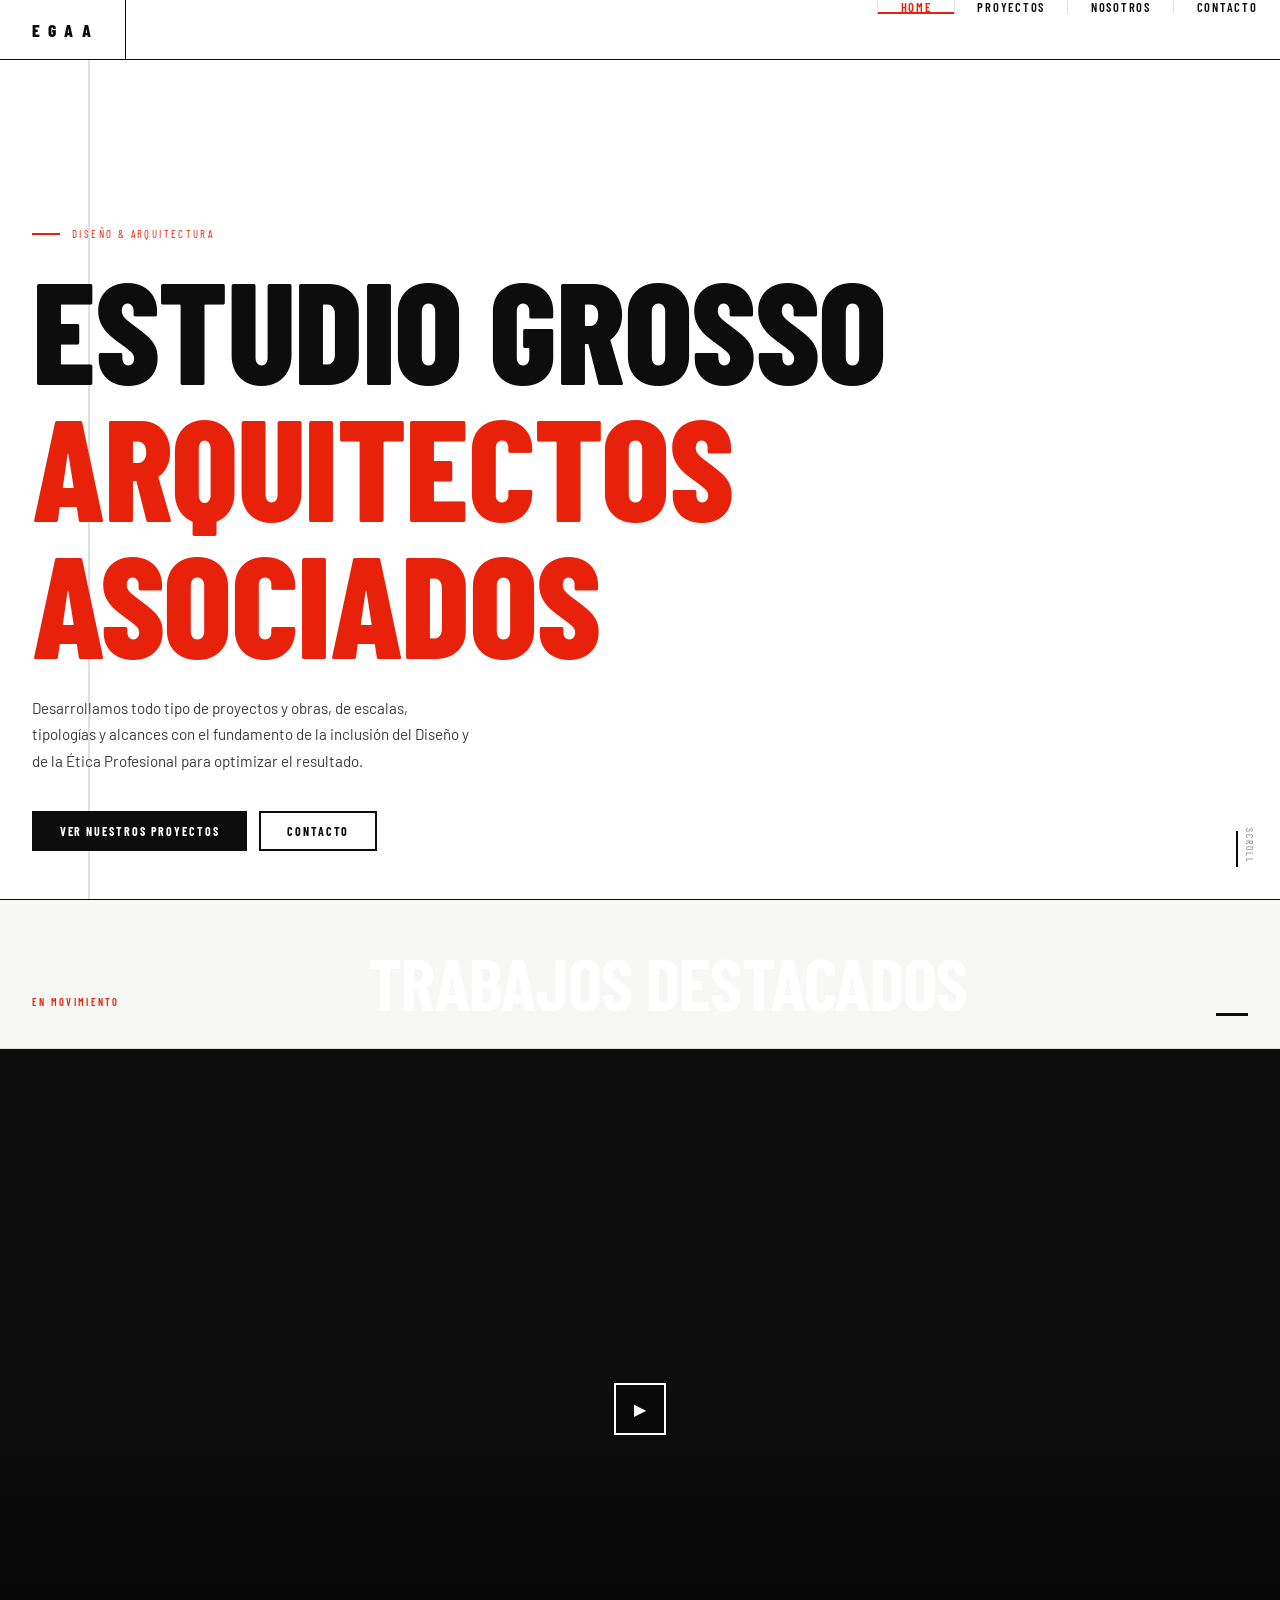
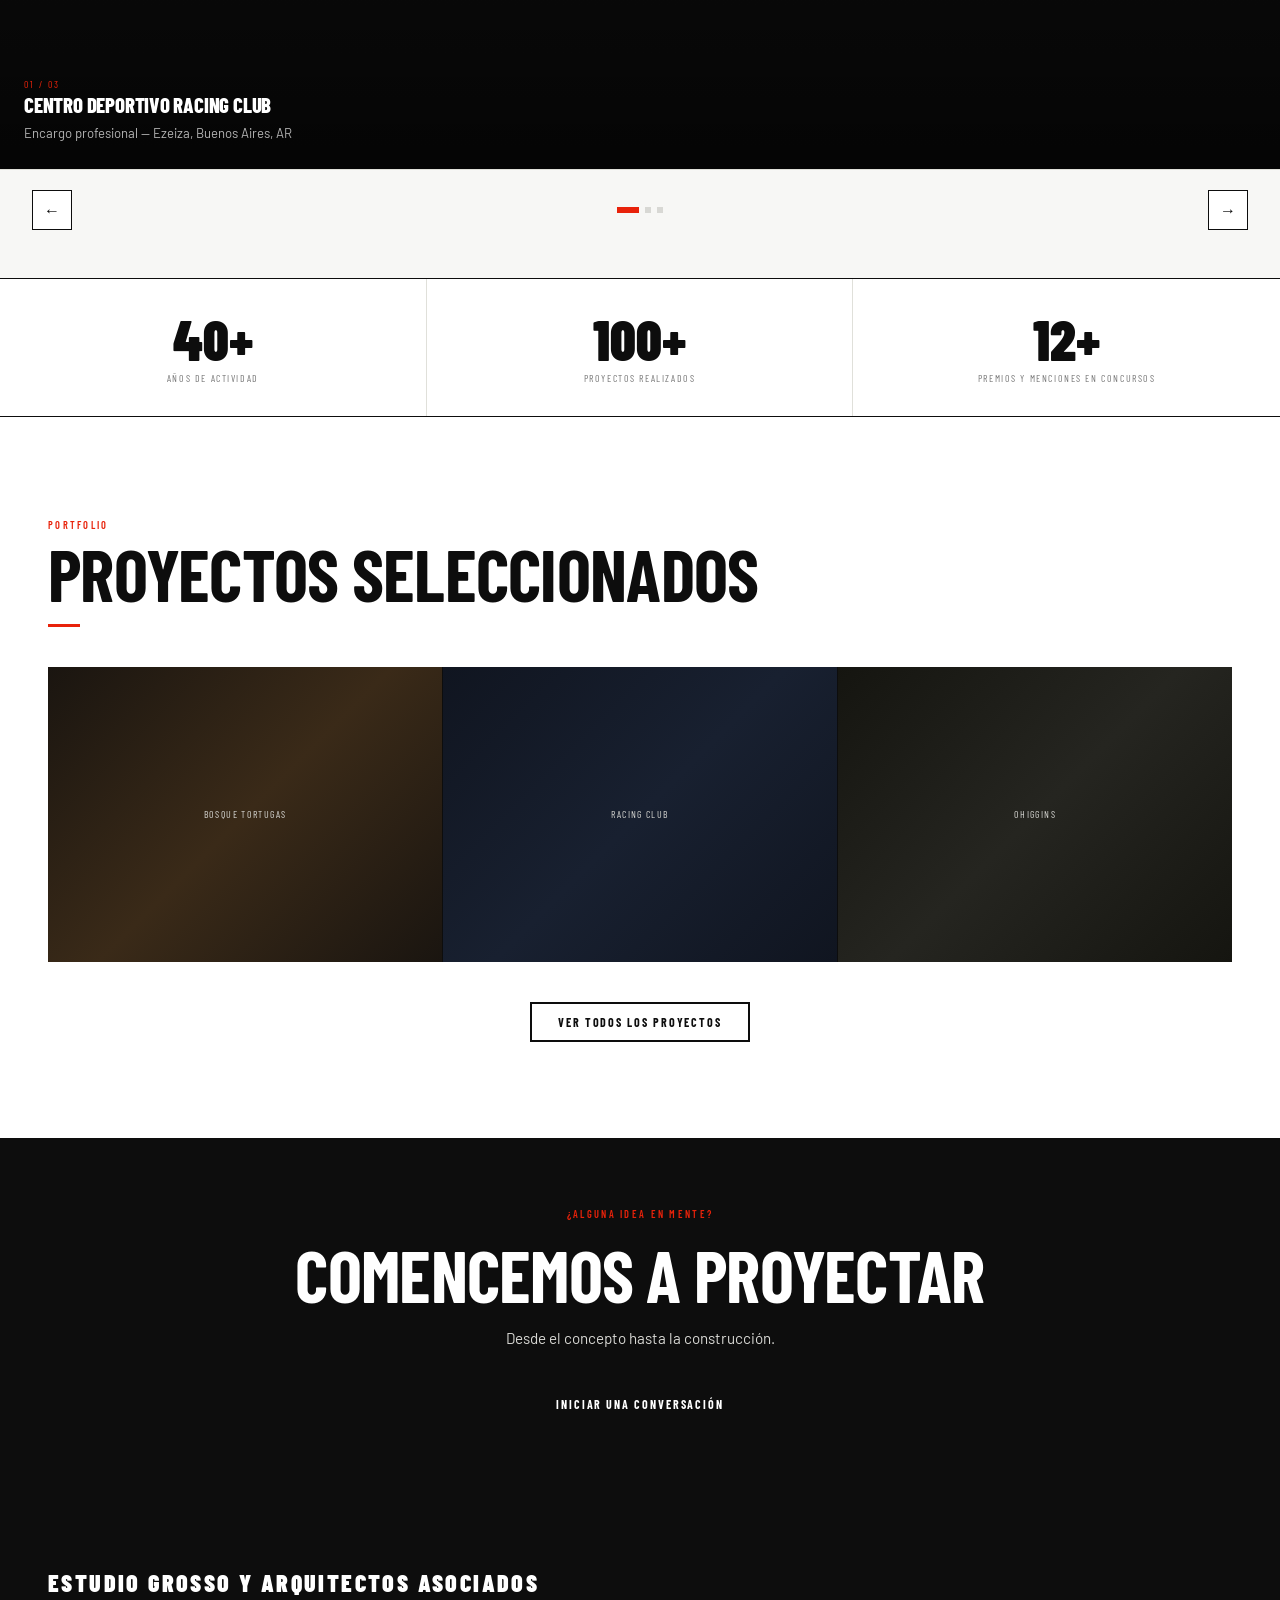
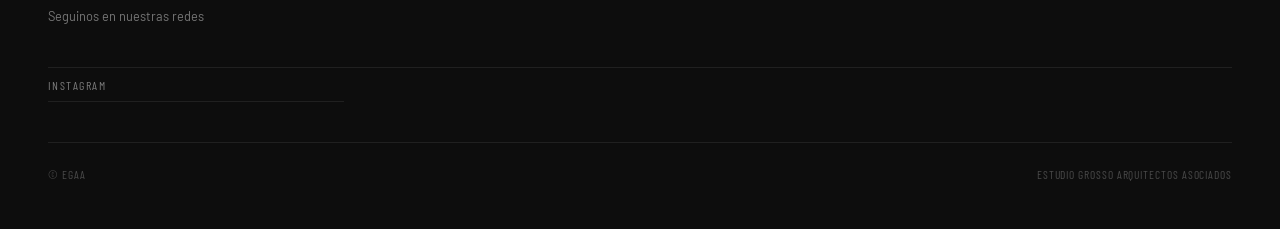
==== commit 9a432bc4: "titulo estudio grosso" ====
--- a/index.html
+++ b/index.html
@@ -19,8 +19,8 @@
     <div class="hero-accent-line"></div>
     <div class="hero-content">
       <div class="hero-eyebrow">Diseño &amp; Arquitectura</div>
-      <h1>Proyectos<br><em>y obras.</em></h1>
-      <p class="hero-sub">Desarrollamos todo tipo de obras, de escalas, tipologías y alcances con el fundamento de la inclusión del Diseño y de la Ética Profesional para optimizar el resultado.</p>
+      <h1>Estudio Grosso<br><em>Arquitectos Asociados</em></h1>
+      <p class="hero-sub">Desarrollamos todo tipo de proyectos y obras, de escalas, tipologías y alcances con el fundamento de la inclusión del Diseño y de la Ética Profesional para optimizar el resultado.</p>
       <div class="hero-cta">
         <a href="projects.html" class="btn btn-primary">Ver nuestros proyectos</a>
         <a href="contact.html" class="btn btn-outline">Contacto</a>
@@ -44,7 +44,7 @@
         <div class="carousel-slide">
           <!-- Replace src with your own video file, e.g. src="videos/project1.mp4" -->
           <video
-            src="https://www.w3schools.com/html/mov_bbb.mp4"
+            src="videos/racing.mp4"
             preload="metadata"
             playsinline
             loop
@@ -63,7 +63,7 @@
         <!-- SLIDE 2 -->
         <div class="carousel-slide">
           <video
-            src="https://www.w3schools.com/html/movie.mp4"
+            src="videos/bosqueTortugas.mp4"
             preload="metadata"
             playsinline
             loop
@@ -81,7 +81,7 @@
         <!-- SLIDE 3 -->
         <div class="carousel-slide">
           <video
-            src="https://www.w3schools.com/html/mov_bbb.mp4"
+            src="videos/Ohiggins.mp4"
             preload="metadata"
             playsinline
             loop
